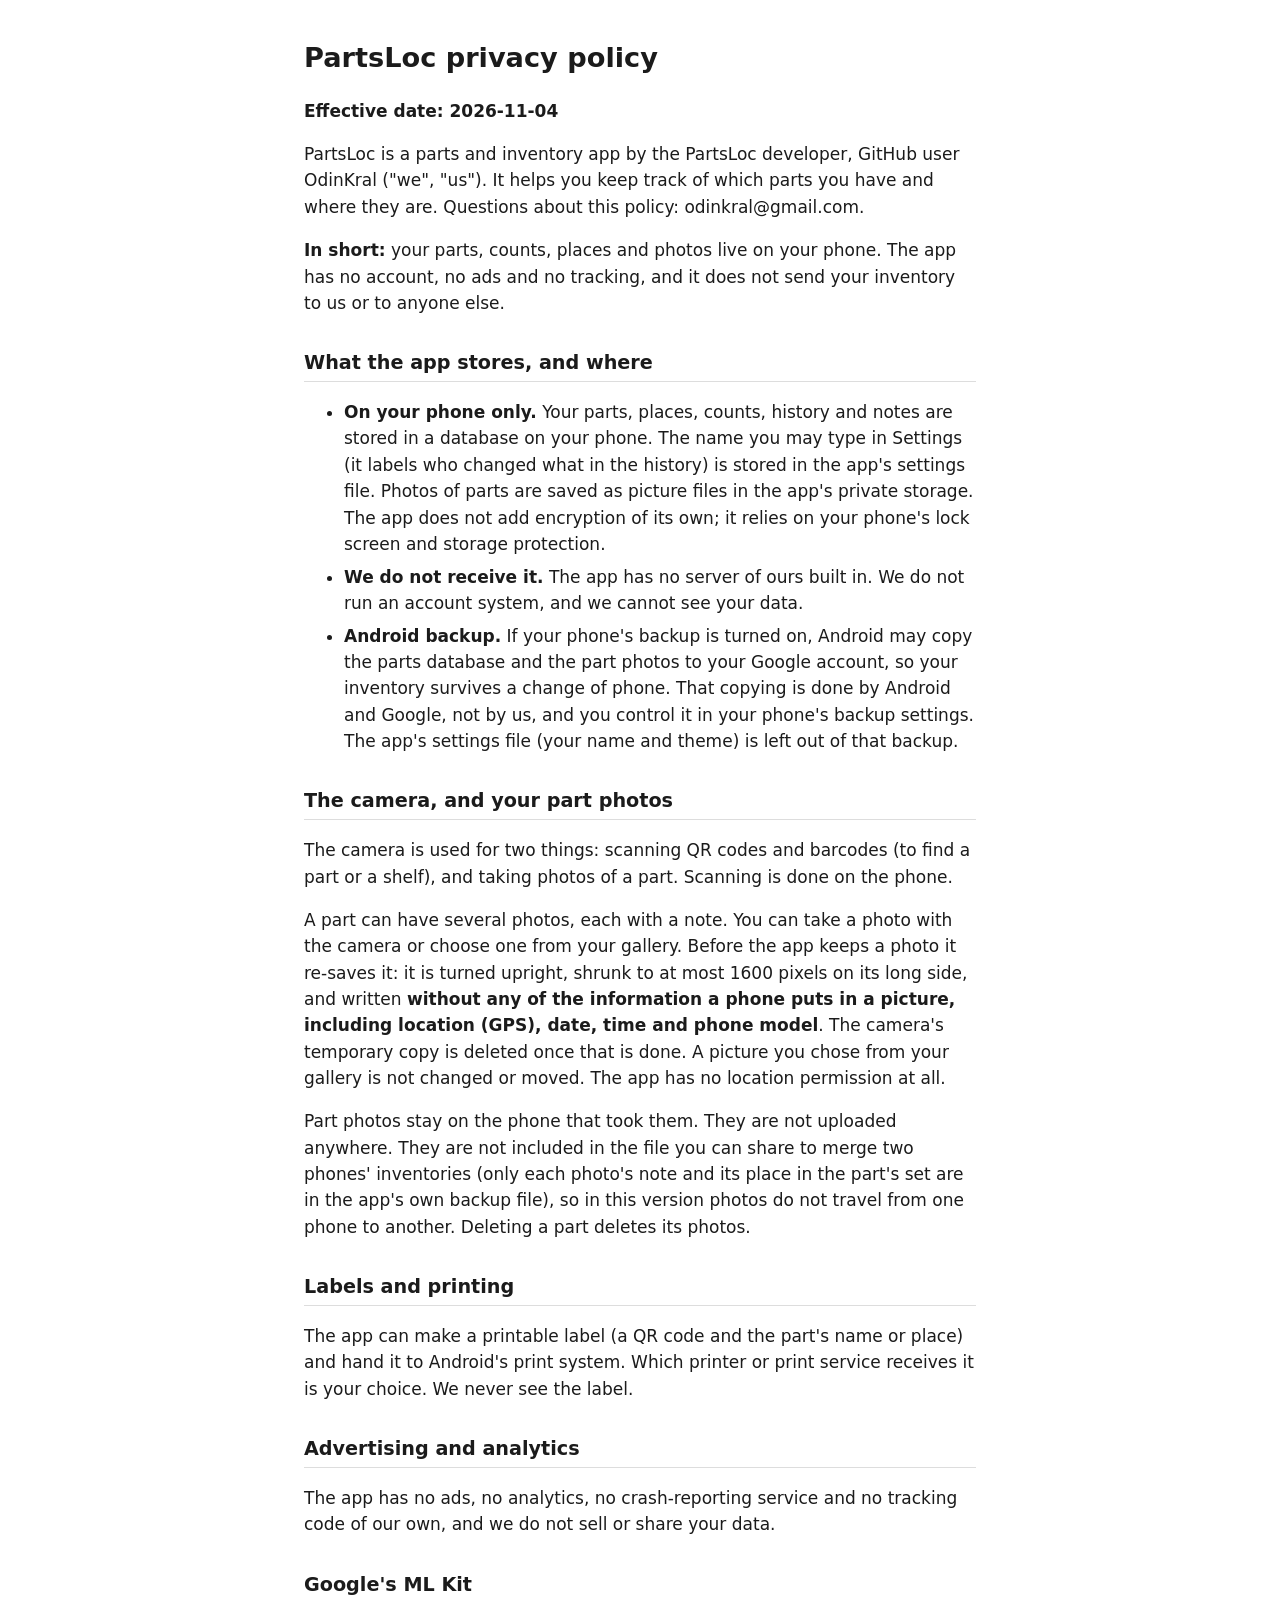
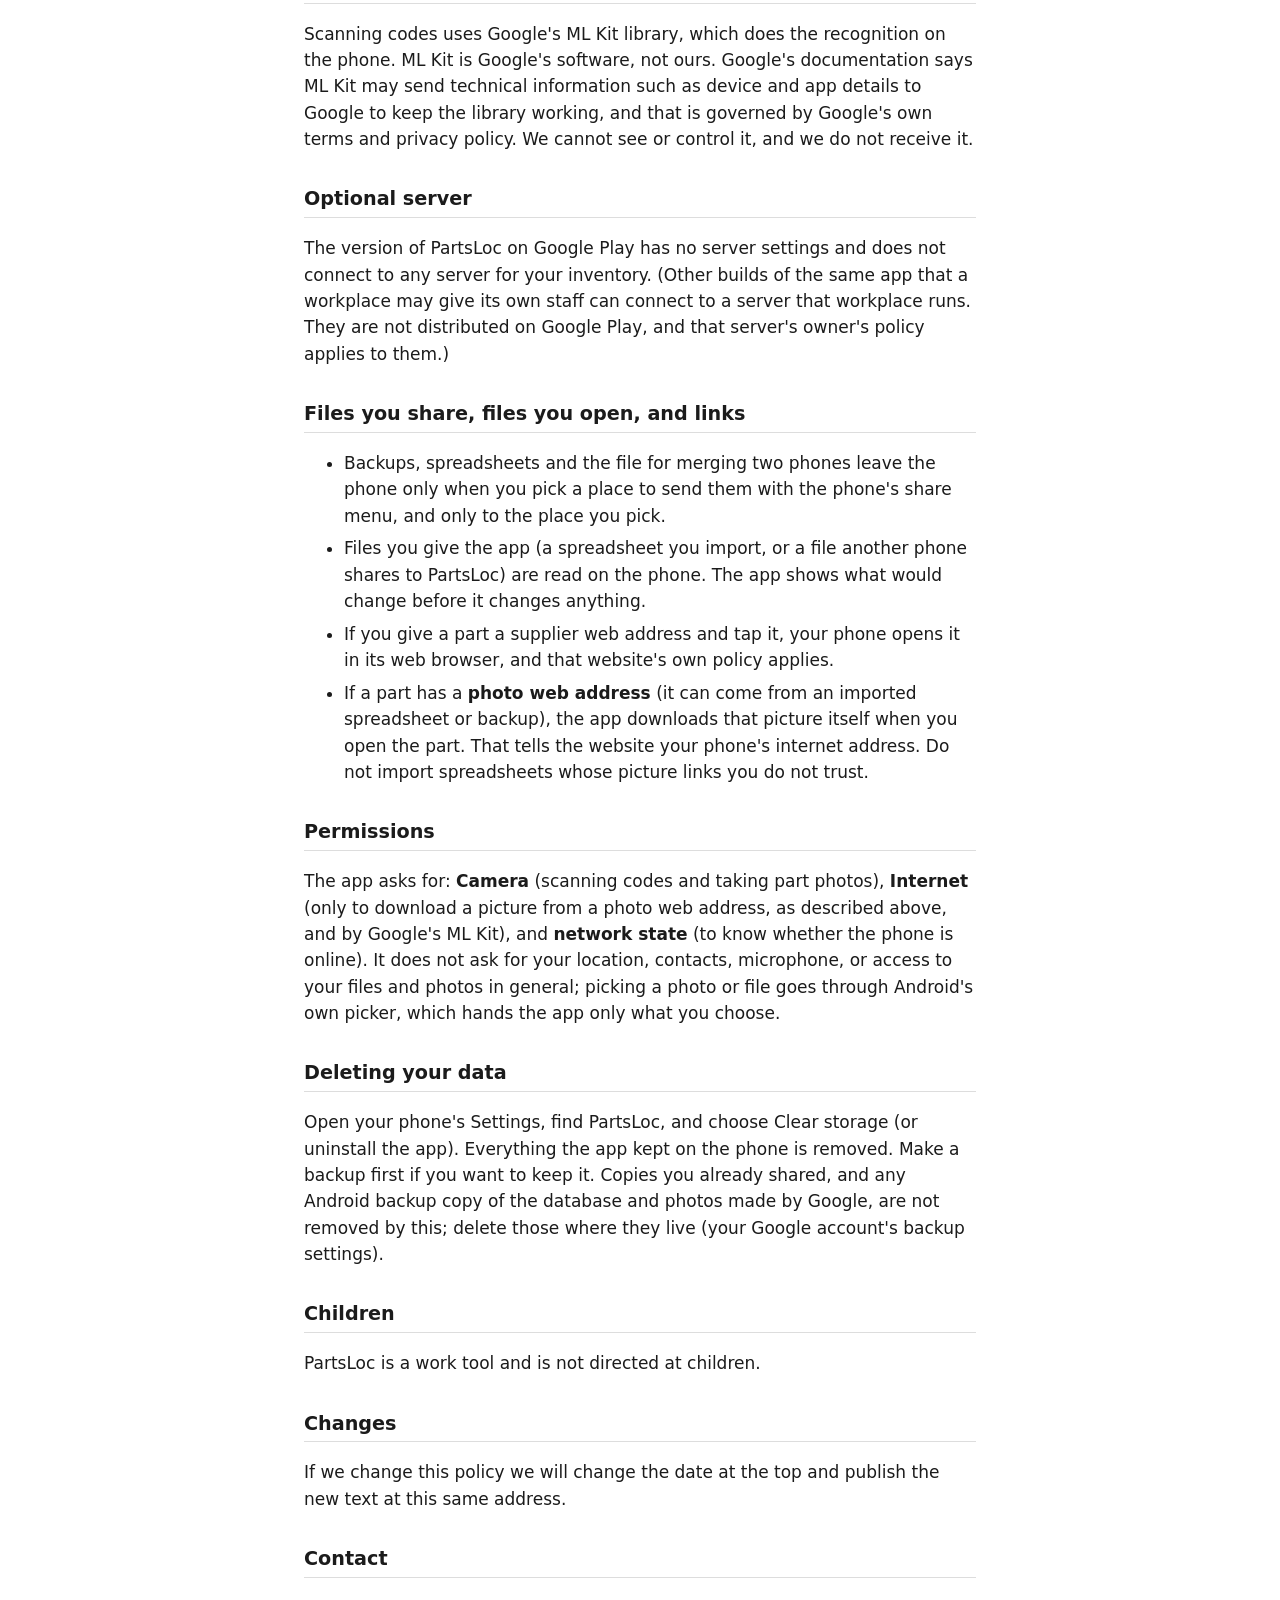
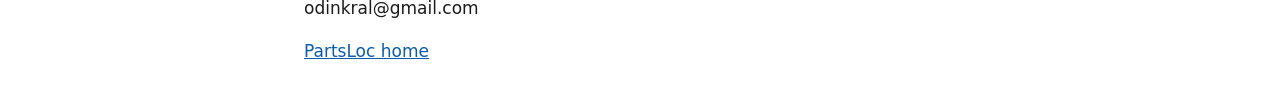
==== privacy.html @ 378b82a4 "PartsLoc site: home page and privacy policy (for Google Play)" ====
<!doctype html>
<html lang="en"><head><meta charset="utf-8">
<meta name="viewport" content="width=device-width, initial-scale=1">
<title>PartsLoc privacy policy</title>
<style>
body{font:17px/1.55 system-ui,-apple-system,"Segoe UI",Roboto,sans-serif;max-width:42rem;margin:0 auto;padding:1.2rem;color:#1b1b1b;background:#fff}
h1{font-size:1.7rem} h2{font-size:1.2rem;margin-top:2rem;border-bottom:1px solid #ddd;padding-bottom:.2rem}
a{color:#0b5cad} li{margin:.4rem 0}
@media (prefers-color-scheme:dark){body{background:#14171c;color:#e8e8e8}h2{border-color:#333}a{color:#7db7ff}}
</style></head><body>
<h1>PartsLoc privacy policy</h1>
<p><strong>Effective date: 2026-11-04</strong></p>
<p>PartsLoc is a parts and inventory app by the PartsLoc developer, GitHub user OdinKral ("we", "us"). It helps you keep
track of which parts you have and where they are. Questions about this policy:
odinkral@gmail.com.</p>
<p><strong>In short:</strong> your parts, counts, places and photos live on your phone. The app has no
account, no ads and no tracking, and it does not send your inventory to us or to anyone
else.</p>
<h2>What the app stores, and where</h2>
<ul>
<li><strong>On your phone only.</strong> Your parts, places, counts, history and notes are stored in a
  database on your phone. The name you may type in Settings (it labels who changed what in
  the history) is stored in the app's settings file. Photos of parts are saved as picture
  files in the app's private storage. The app does not add encryption of its own; it
  relies on your phone's lock screen and storage protection.</li>
<li><strong>We do not receive it.</strong> The app has no server of ours built in. We do not run an
  account system, and we cannot see your data.</li>
<li><strong>Android backup.</strong> If your phone's backup is turned on, Android may copy the parts
  database and the part photos to your Google account, so your inventory survives a change
  of phone. That copying is done by Android and Google, not by us, and you control it in
  your phone's backup settings. The app's settings file (your name and theme) is left out
  of that backup.</li>
</ul>
<h2>The camera, and your part photos</h2>
<p>The camera is used for two things: scanning QR codes and barcodes (to find a part or a
shelf), and taking photos of a part. Scanning is done on the phone.</p>
<p>A part can have several photos, each with a note. You can take a photo with the camera or
choose one from your gallery. Before the app keeps a photo it re-saves it: it is turned
upright, shrunk to at most 1600 pixels on its long side, and written <strong>without any of the
information a phone puts in a picture, including location (GPS), date, time and phone
model</strong>. The camera's temporary copy is deleted once that is done. A picture you chose from
your gallery is not changed or moved. The app has no location permission at all.</p>
<p>Part photos stay on the phone that took them. They are not uploaded anywhere. They are not
included in the file you can share to merge two phones' inventories (only each photo's
note and its place in the part's set are in the app's own backup file), so in this version
photos do not travel from one phone to another. Deleting a part deletes its photos.</p>
<h2>Labels and printing</h2>
<p>The app can make a printable label (a QR code and the part's name or place) and hand it to
Android's print system. Which printer or print service receives it is your choice. We never
see the label.</p>
<h2>Advertising and analytics</h2>
<p>The app has no ads, no analytics, no crash-reporting service and no tracking code of our
own, and we do not sell or share your data.</p>
<h2>Google's ML Kit</h2>
<p>Scanning codes uses Google's ML Kit library, which does the recognition on the phone. ML
Kit is Google's software, not ours. Google's documentation says ML Kit may send technical
information such as device and app details to Google to keep the library working, and that
is governed by Google's own terms and privacy policy. We cannot see or control it, and we do
not receive it.</p>
<h2>Optional server</h2>
<p>The version of PartsLoc on Google Play has no server settings and does not connect to any
server for your inventory. (Other builds of the same app that a workplace may give its own
staff can connect to a server that workplace runs. They are not distributed on Google Play,
and that server's owner's policy applies to them.)</p>
<h2>Files you share, files you open, and links</h2>
<ul>
<li>Backups, spreadsheets and the file for merging two phones leave the phone only when you
  pick a place to send them with the phone's share menu, and only to the place you pick.</li>
<li>Files you give the app (a spreadsheet you import, or a file another phone shares to
  PartsLoc) are read on the phone. The app shows what would change before it changes
  anything.</li>
<li>If you give a part a supplier web address and tap it, your phone opens it in its web
  browser, and that website's own policy applies.</li>
<li>If a part has a <strong>photo web address</strong> (it can come from an imported spreadsheet or
  backup), the app downloads that picture itself when you open the part. That tells the
  website your phone's internet address. Do not import spreadsheets whose picture links you
  do not trust.</li>
</ul>
<h2>Permissions</h2>
<p>The app asks for: <strong>Camera</strong> (scanning codes and taking part photos), <strong>Internet</strong> (only to
download a picture from a photo web address, as described above, and by Google's ML Kit),
and <strong>network state</strong> (to know whether the phone is online). It does not ask for your
location, contacts, microphone, or access to your files and photos in general; picking a
photo or file goes through Android's own picker, which hands the app only what you choose.</p>
<h2>Deleting your data</h2>
<p>Open your phone's Settings, find PartsLoc, and choose Clear storage (or uninstall the app).
Everything the app kept on the phone is removed. Make a backup first if you want to keep
it. Copies you already shared, and any Android backup copy of the database and photos made
by Google, are not removed by this; delete those where they live (your Google account's
backup settings).</p>
<h2>Children</h2>
<p>PartsLoc is a work tool and is not directed at children.</p>
<h2>Changes</h2>
<p>If we change this policy we will change the date at the top and publish the new text at
this same address.</p>
<h2>Contact</h2>
<p>odinkral@gmail.com</p>
<p><a href="index.html">PartsLoc home</a></p>
</body></html>
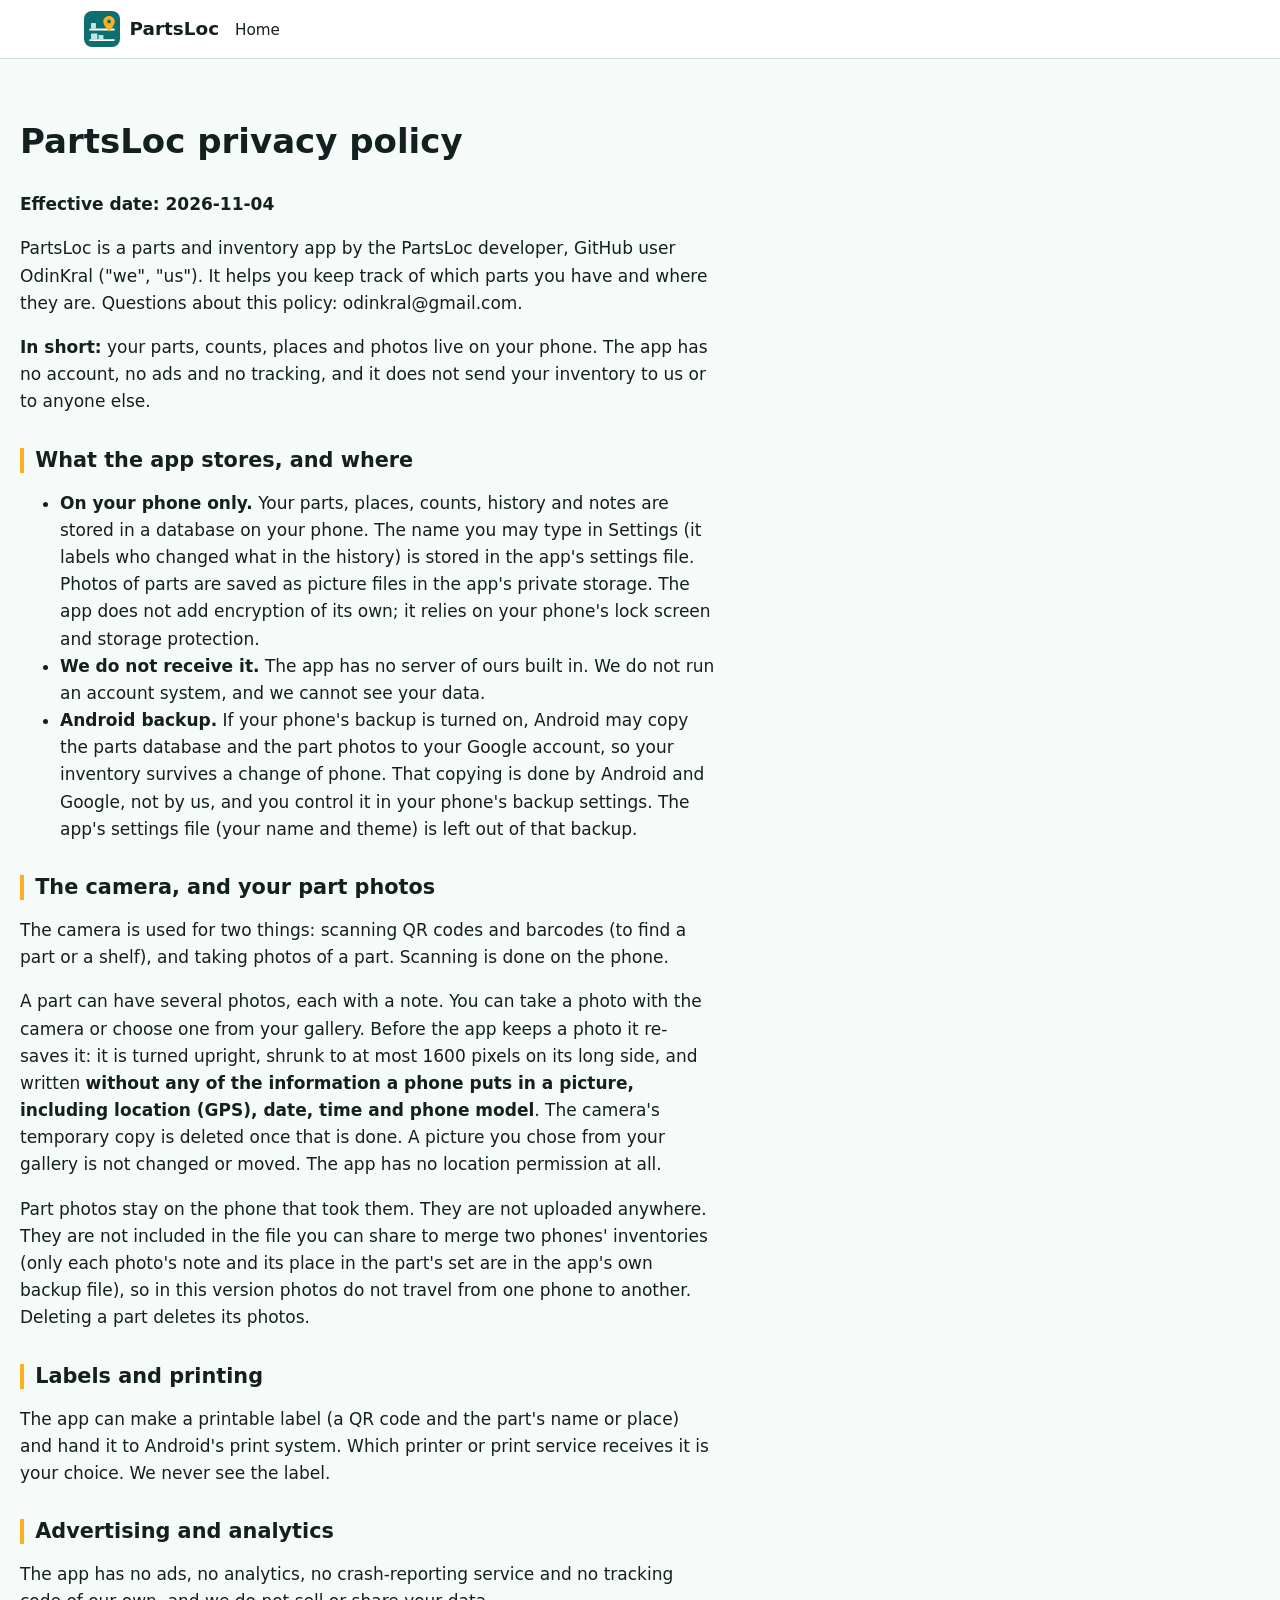
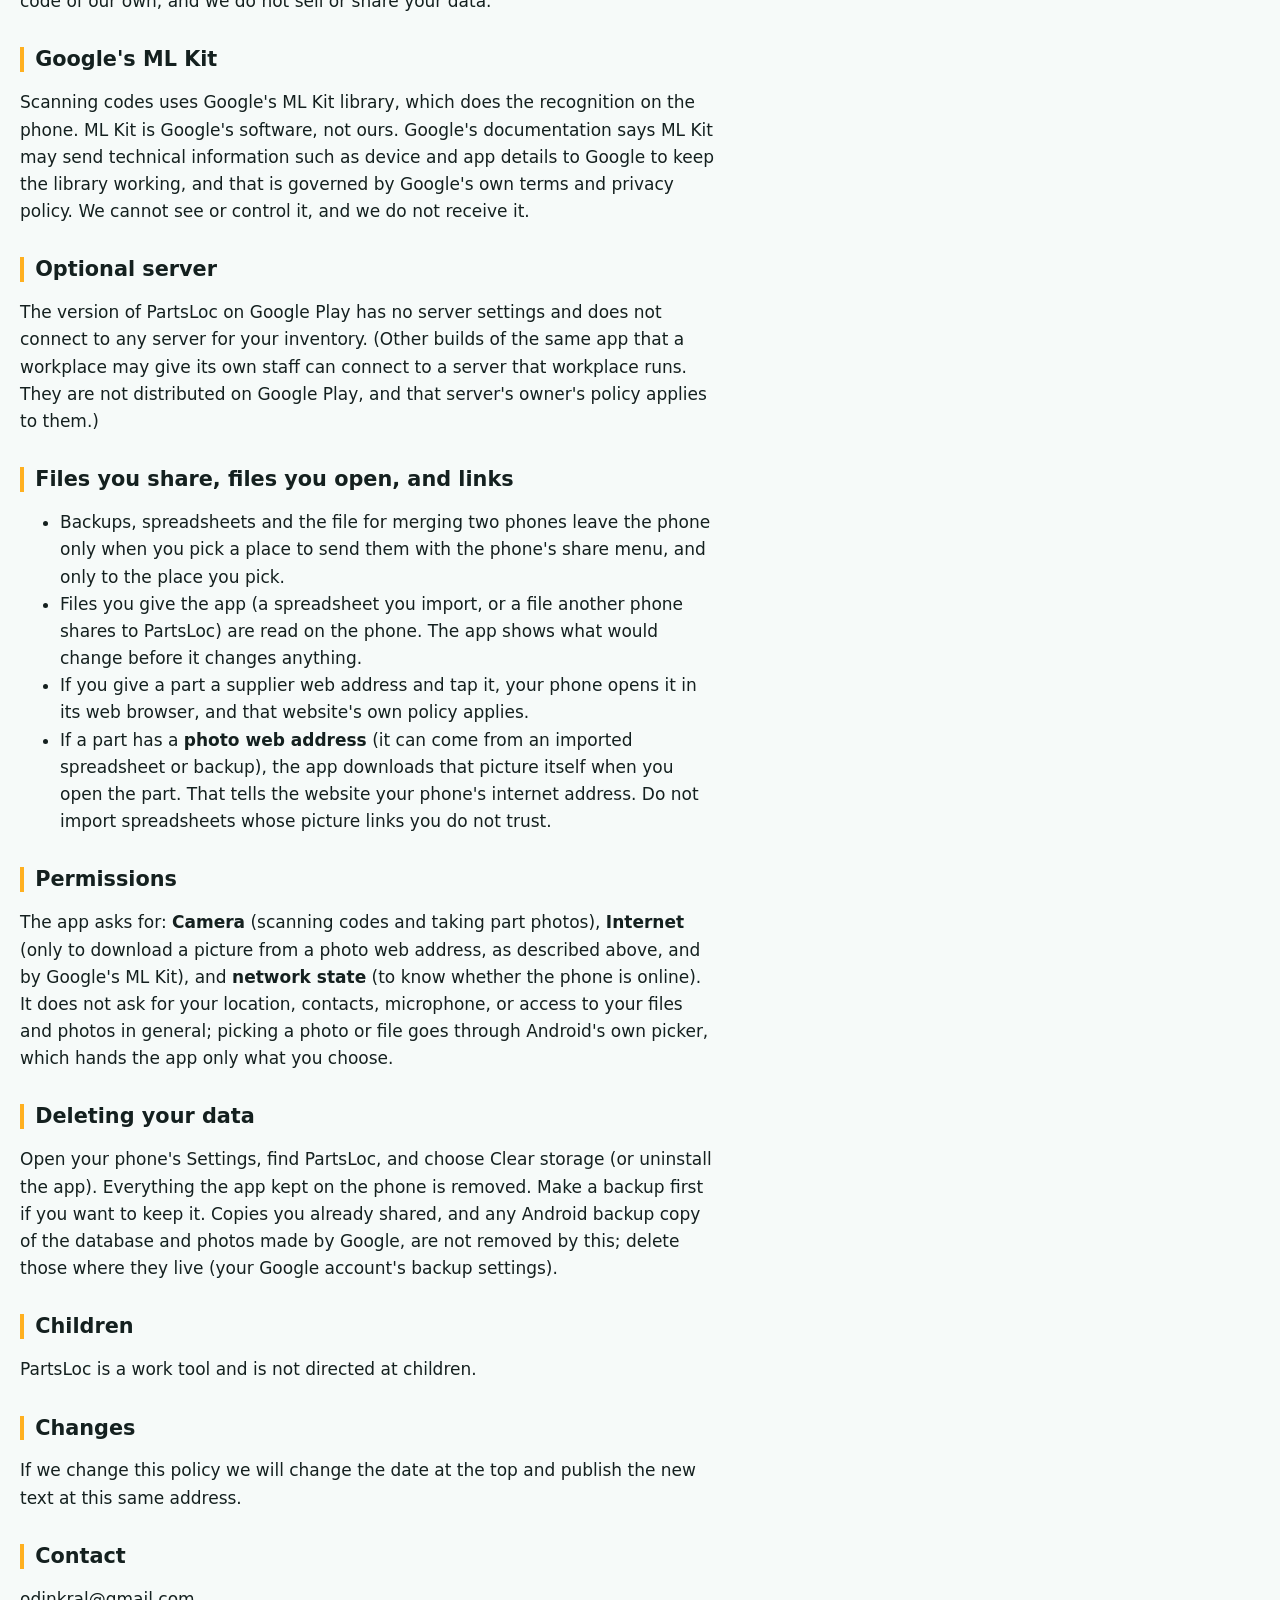
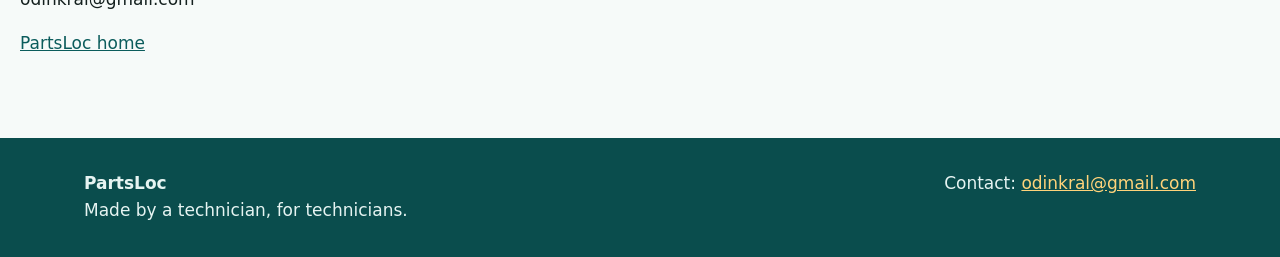
==== commit 128da321: "PartsLoc site: product page, walkthrough, FAQ, privacy, llms.txt + Markdown twins, agents gift (impo" ====
--- a/privacy.html
+++ b/privacy.html
@@ -1,13 +1,14 @@
 <!doctype html>
 <html lang="en"><head><meta charset="utf-8">
 <meta name="viewport" content="width=device-width, initial-scale=1">
+<meta name="color-scheme" content="light dark">
 <title>PartsLoc privacy policy</title>
-<style>
-body{font:17px/1.55 system-ui,-apple-system,"Segoe UI",Roboto,sans-serif;max-width:42rem;margin:0 auto;padding:1.2rem;color:#1b1b1b;background:#fff}
-h1{font-size:1.7rem} h2{font-size:1.2rem;margin-top:2rem;border-bottom:1px solid #ddd;padding-bottom:.2rem}
-a{color:#0b5cad} li{margin:.4rem 0}
-@media (prefers-color-scheme:dark){body{background:#14171c;color:#e8e8e8}h2{border-color:#333}a{color:#7db7ff}}
-</style></head><body>
+<link rel="icon" type="image/svg+xml" href="img/icon.svg">
+<link rel="stylesheet" href="style.css">
+</head><body>
+<header class="top"><div class="wrap"><a class="brand" href="index.html"><img src="img/icon.svg" width="36" height="36" alt="">PartsLoc</a>
+<nav aria-label="Main"><ul><li><a href="index.html">Home</a></li></ul></nav></div></header>
+<main class="doc">
 <h1>PartsLoc privacy policy</h1>
 <p><strong>Effective date: 2026-11-04</strong></p>
 <p>PartsLoc is a parts and inventory app by the PartsLoc developer, GitHub user OdinKral ("we", "us"). It helps you keep
@@ -96,4 +97,7 @@
 <h2>Contact</h2>
 <p>odinkral@gmail.com</p>
 <p><a href="index.html">PartsLoc home</a></p>
+</main>
+<footer><div class="wrap"><div><strong>PartsLoc</strong><br>Made by a technician, for technicians.</div>
+<div>Contact: <a href="mailto:odinkral@gmail.com">odinkral@gmail.com</a></div></div></footer>
 </body></html>
--- a/style.css
+++ b/style.css
@@ -0,0 +1,62 @@
+/* PartsLoc site. One local stylesheet, no fonts/scripts/CDNs: Bryan pays per GB, and mechanical
+   rooms have no signal, so the page must cost almost nothing and never call out.
+   Palette is the icon's: teal #0F6E6E ground, amber #FFB020 pin. Amber fails contrast as text on
+   white, so it is used only as fills/rules with dark text on top, and as text only in dark mode. */
+:root{--teal:#0F6E6E;--teal-d:#0a4d4d;--amber:#FFB020;--bg:#f6faf9;--card:#fff;--ink:#14201f;--mute:#4a5b59;--line:#d3e2e0;--link:#0b5c5c;--tint:#e3f2f0}
+@media (prefers-color-scheme:dark){:root{--bg:#0e1517;--card:#162124;--ink:#e6efee;--mute:#a3b6b3;--line:#27393b;--link:#6fd0cb;--tint:#12292b}}
+*{box-sizing:border-box}
+html{scroll-behavior:smooth}
+body{margin:0;background:var(--bg);color:var(--ink);font:17px/1.6 system-ui,-apple-system,"Segoe UI",Roboto,sans-serif}
+a{color:var(--link)}
+img{max-width:100%;height:auto}
+.wrap{max-width:72rem;margin:0 auto;padding:0 1.25rem}
+.skip{position:absolute;left:-999px}.skip:focus{left:1rem;top:1rem;background:var(--amber);color:#000;padding:.5rem 1rem;z-index:9}
+header.top{border-bottom:1px solid var(--line);background:var(--card)}
+header.top .wrap{display:flex;align-items:center;gap:1rem;flex-wrap:wrap;padding-top:.7rem;padding-bottom:.7rem}
+.brand{display:flex;align-items:center;gap:.6rem;font-weight:700;font-size:1.15rem;color:var(--ink);text-decoration:none}
+.brand img{border-radius:8px}
+nav ul{display:flex;gap:1.1rem;list-style:none;margin:0 0 0 auto;padding:0;flex-wrap:wrap}
+nav a{text-decoration:none;color:var(--ink);font-size:.95rem}nav a:hover{color:var(--link);text-decoration:underline}
+.hero{background:linear-gradient(135deg,var(--teal-d),var(--teal));color:#fff;padding:3rem 0 0;overflow:hidden}
+.hero .wrap{display:grid;grid-template-columns:1.15fr .85fr;gap:2rem;align-items:end}
+.hero h1{font-size:clamp(2rem,4.5vw,3.2rem);line-height:1.1;margin:.2rem 0 .8rem}
+.hero p.lead{font-size:1.2rem;max-width:34rem;margin:0 0 1.2rem}
+.hero .icon{border-radius:22px;box-shadow:0 6px 24px #0006;animation:drop .7s ease-out both}
+.soon{display:inline-flex;align-items:center;gap:.6rem;background:var(--amber);color:#1a1200;font-weight:700;padding:.7rem 1.1rem;border-radius:10px}
+.soon small{font-weight:500;display:block}
+.strip{list-style:none;display:flex;flex-wrap:wrap;gap:.5rem;padding:0;margin:1.2rem 0 2rem}
+.strip li{background:#ffffff1f;border:1px solid #ffffff55;border-radius:99px;padding:.25rem .8rem;font-size:.92rem}
+.hero .shots{display:flex;gap:.8rem;justify-content:center;align-items:flex-end;margin-bottom:-4rem}
+.hero .shots img{width:46%;border-radius:18px 18px 0 0;border:5px solid #0b1213;border-bottom:0;box-shadow:0 8px 28px #0007}
+.hero .shots img:first-child{margin-bottom:1.5rem}
+@keyframes drop{from{opacity:0;transform:translateY(-10px)}to{opacity:1;transform:none}}
+@keyframes rise{from{opacity:0;transform:translateY(14px)}to{opacity:1;transform:none}}
+.hero .shots img{animation:rise .8s ease-out both}.hero .shots img:last-child{animation-delay:.15s}
+section{padding:3.2rem 0}
+section.alt{background:var(--tint)}
+h2{font-size:1.7rem;line-height:1.2;margin:0 0 .4rem;border-left:6px solid var(--amber);padding-left:.7rem}
+.sub{color:var(--mute);margin:0 0 1.6rem;max-width:44rem}
+.grid{display:grid;gap:1rem;grid-template-columns:repeat(auto-fill,minmax(17rem,1fr))}
+.card{background:var(--card);border:1px solid var(--line);border-radius:12px;padding:1rem 1.1rem;transition:transform .2s,box-shadow .2s}
+.card:hover{transform:translateY(-3px);box-shadow:0 6px 18px #0a4d4d22}
+.card h3{margin:.1rem 0 .3rem;font-size:1.05rem}.card p{margin:0;color:var(--mute);font-size:.97rem}
+.pain .said{font-style:italic;color:var(--link);font-weight:600;margin-bottom:.25rem;display:block}
+/* Walkthrough: 3 cards across on a big screen (a stack of 5 tall rows left the desktop mostly empty). */
+.steps{display:grid;gap:1.1rem;grid-template-columns:repeat(auto-fit,minmax(18rem,1fr))}
+.step{display:flex;flex-direction:column;gap:.9rem;padding:1.1rem;background:var(--card);border:1px solid var(--line);border-radius:14px}
+.step figure{margin:0 auto;width:min(100%,13rem)}
+.step img{display:block;width:100%;border-radius:16px;border:4px solid #0b1213}
+.step figcaption{font-size:.82rem;color:var(--mute);margin-top:.4rem;text-align:center}
+.step .n{display:inline-grid;place-items:center;width:2rem;height:2rem;border-radius:50%;background:var(--amber);color:#1a1200;font-weight:800;margin-right:.5rem}
+.step h3{margin:0 0 .4rem;font-size:1.2rem}.step p{margin:.3rem 0;font-size:.98rem}
+.step.noshot{justify-content:center;background:var(--teal-d);color:#fff;border-color:var(--teal-d)}
+.two{display:grid;gap:2rem;grid-template-columns:1fr 1fr}
+ul.tick{padding-left:1.2rem}ul.tick li{margin:.35rem 0}ul.tick li::marker{color:var(--teal)}
+details{background:var(--card);border:1px solid var(--line);border-radius:10px;padding:.7rem 1rem;margin:.6rem 0}
+summary{cursor:pointer;font-weight:650}details[open] summary{margin-bottom:.4rem}
+footer{background:var(--teal-d);color:#e6f4f2;padding:2rem 0;margin-top:2rem}footer a{color:#ffd37a}
+footer .wrap{display:flex;gap:1.5rem;flex-wrap:wrap;justify-content:space-between}
+.doc{max-width:46rem;padding:2rem 1.25rem}.doc h2{font-size:1.3rem;margin-top:2rem;border-left-width:4px}
+:focus-visible{outline:3px solid var(--amber);outline-offset:2px}
+@media (max-width:820px){.hero .wrap,.two{grid-template-columns:1fr}.hero .shots{margin-bottom:0;margin-top:1rem}.hero{padding-bottom:0}nav ul{margin-left:0}}
+@media (prefers-reduced-motion:reduce){*{animation:none!important;transition:none!important;scroll-behavior:auto!important}}
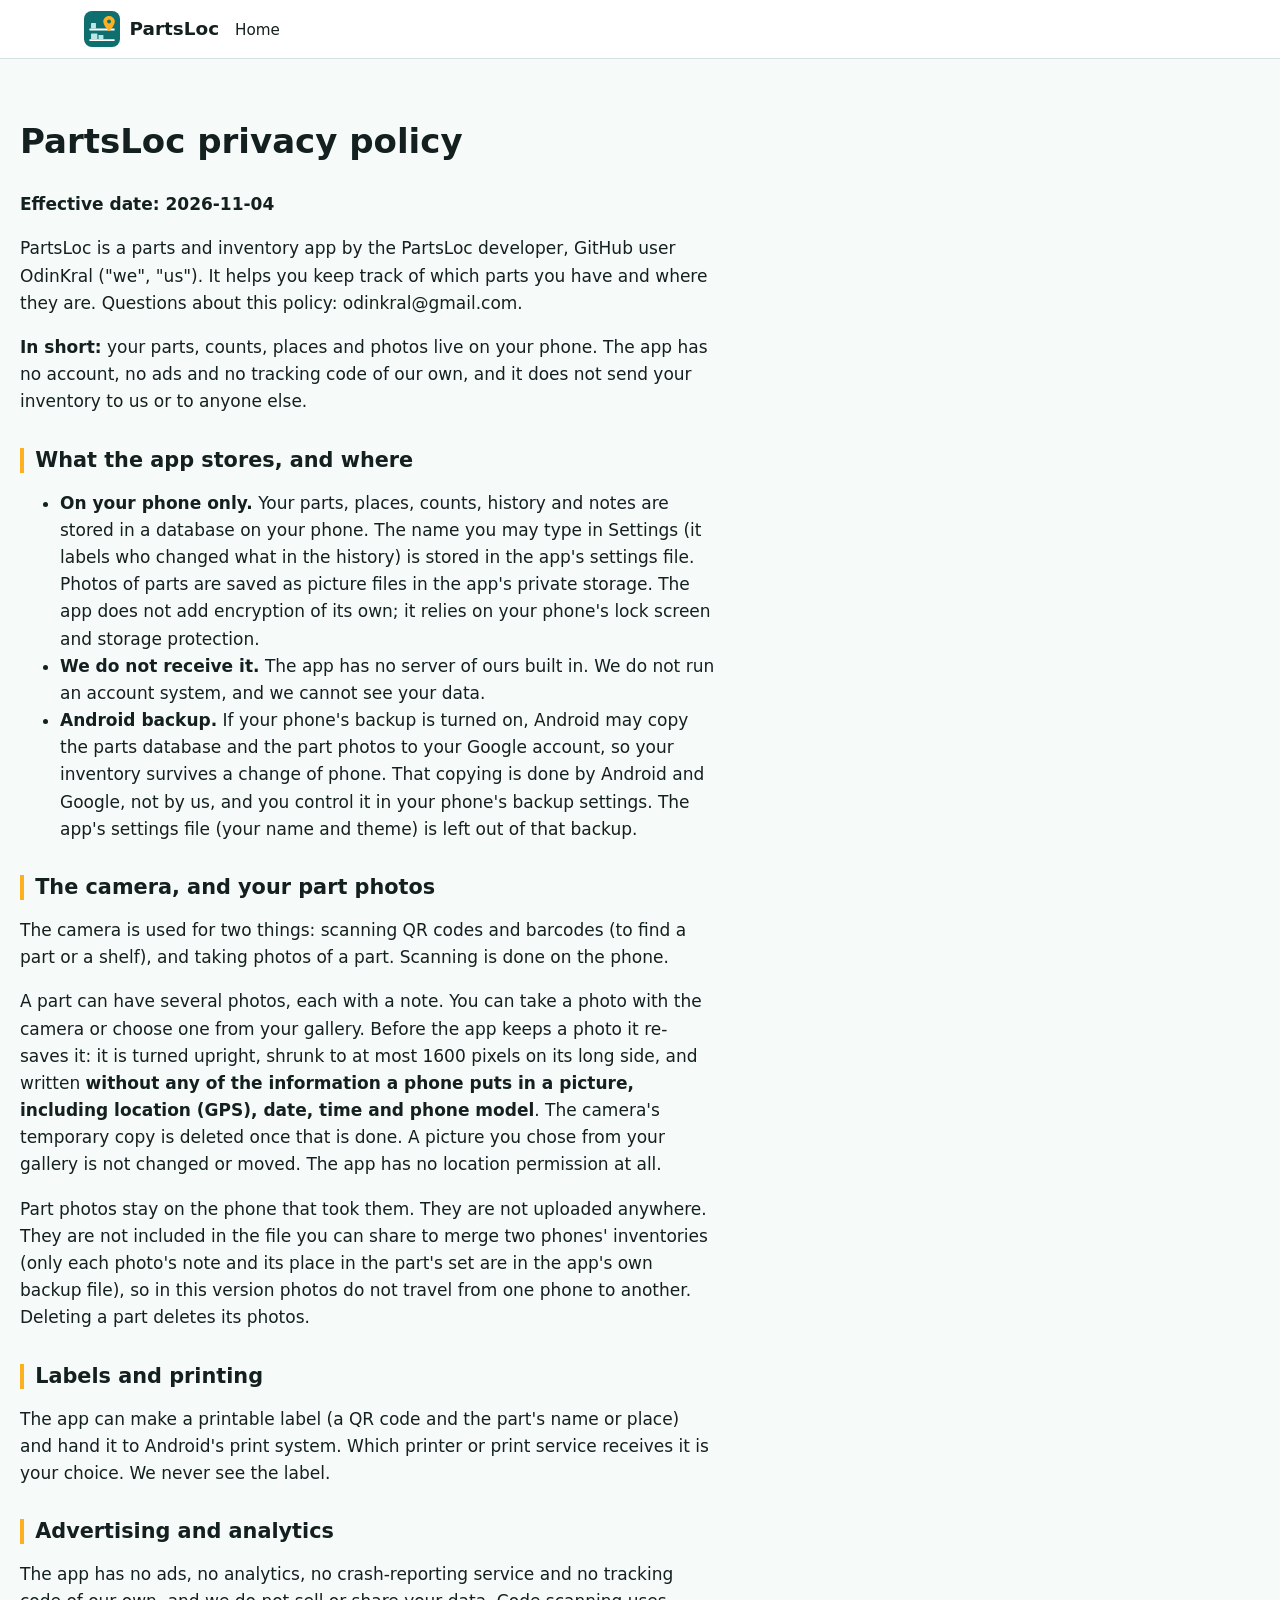
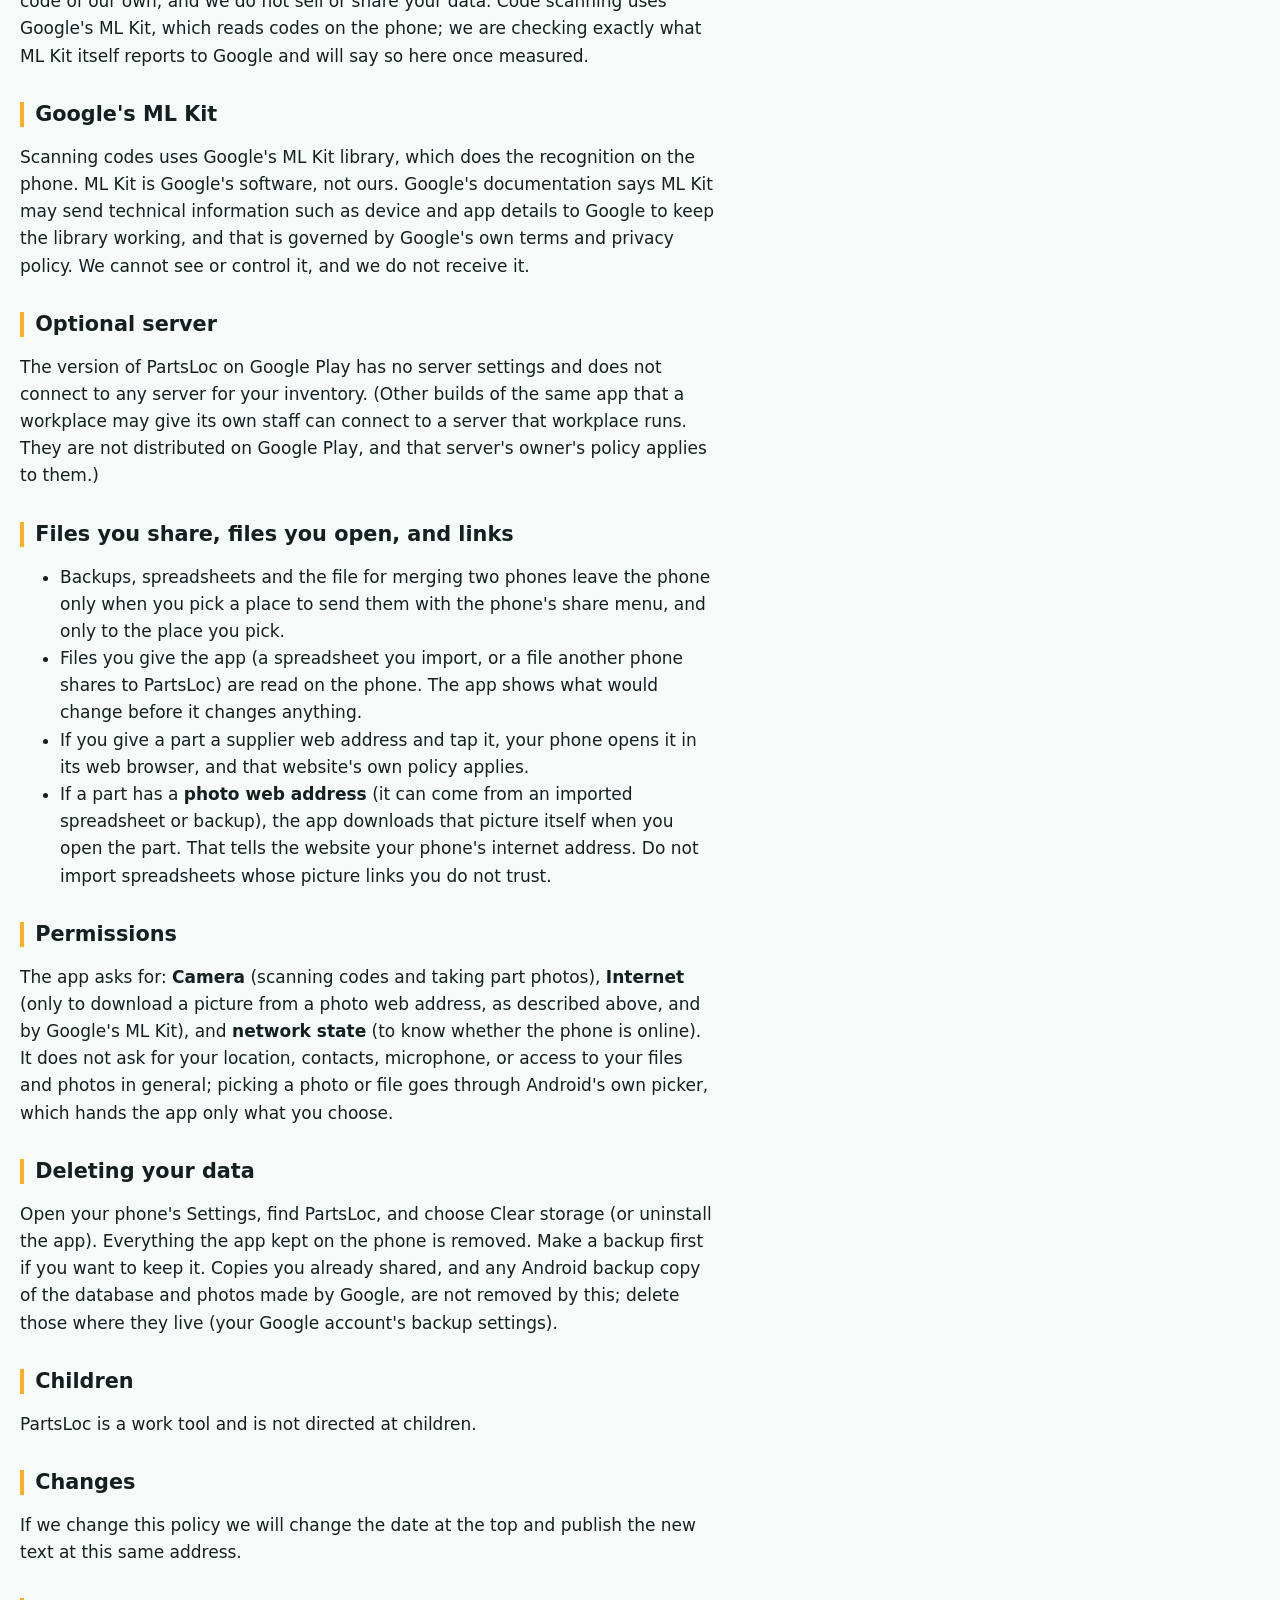
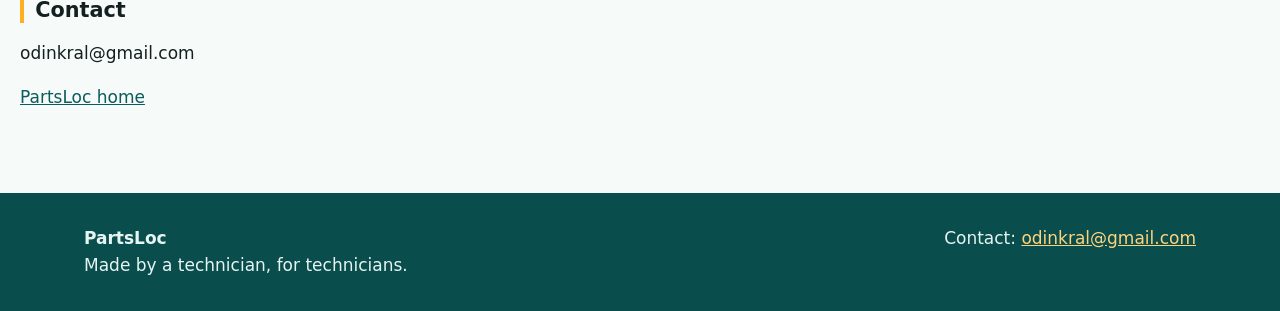
==== commit 43c41edf: "Soften unverified tracking claims pending ML Kit audit; add 'your data, your call' sharing line 'No " ====
--- a/privacy.html
+++ b/privacy.html
@@ -15,7 +15,7 @@
 track of which parts you have and where they are. Questions about this policy:
 odinkral@gmail.com.</p>
 <p><strong>In short:</strong> your parts, counts, places and photos live on your phone. The app has no
-account, no ads and no tracking, and it does not send your inventory to us or to anyone
+account, no ads and no tracking code of our own, and it does not send your inventory to us or to anyone
 else.</p>
 <h2>What the app stores, and where</h2>
 <ul>
@@ -51,7 +51,7 @@
 see the label.</p>
 <h2>Advertising and analytics</h2>
 <p>The app has no ads, no analytics, no crash-reporting service and no tracking code of our
-own, and we do not sell or share your data.</p>
+own, and we do not sell or share your data. Code scanning uses Google's ML Kit, which reads codes on the phone; we are checking exactly what ML Kit itself reports to Google and will say so here once measured.</p>
 <h2>Google's ML Kit</h2>
 <p>Scanning codes uses Google's ML Kit library, which does the recognition on the phone. ML
 Kit is Google's software, not ours. Google's documentation says ML Kit may send technical
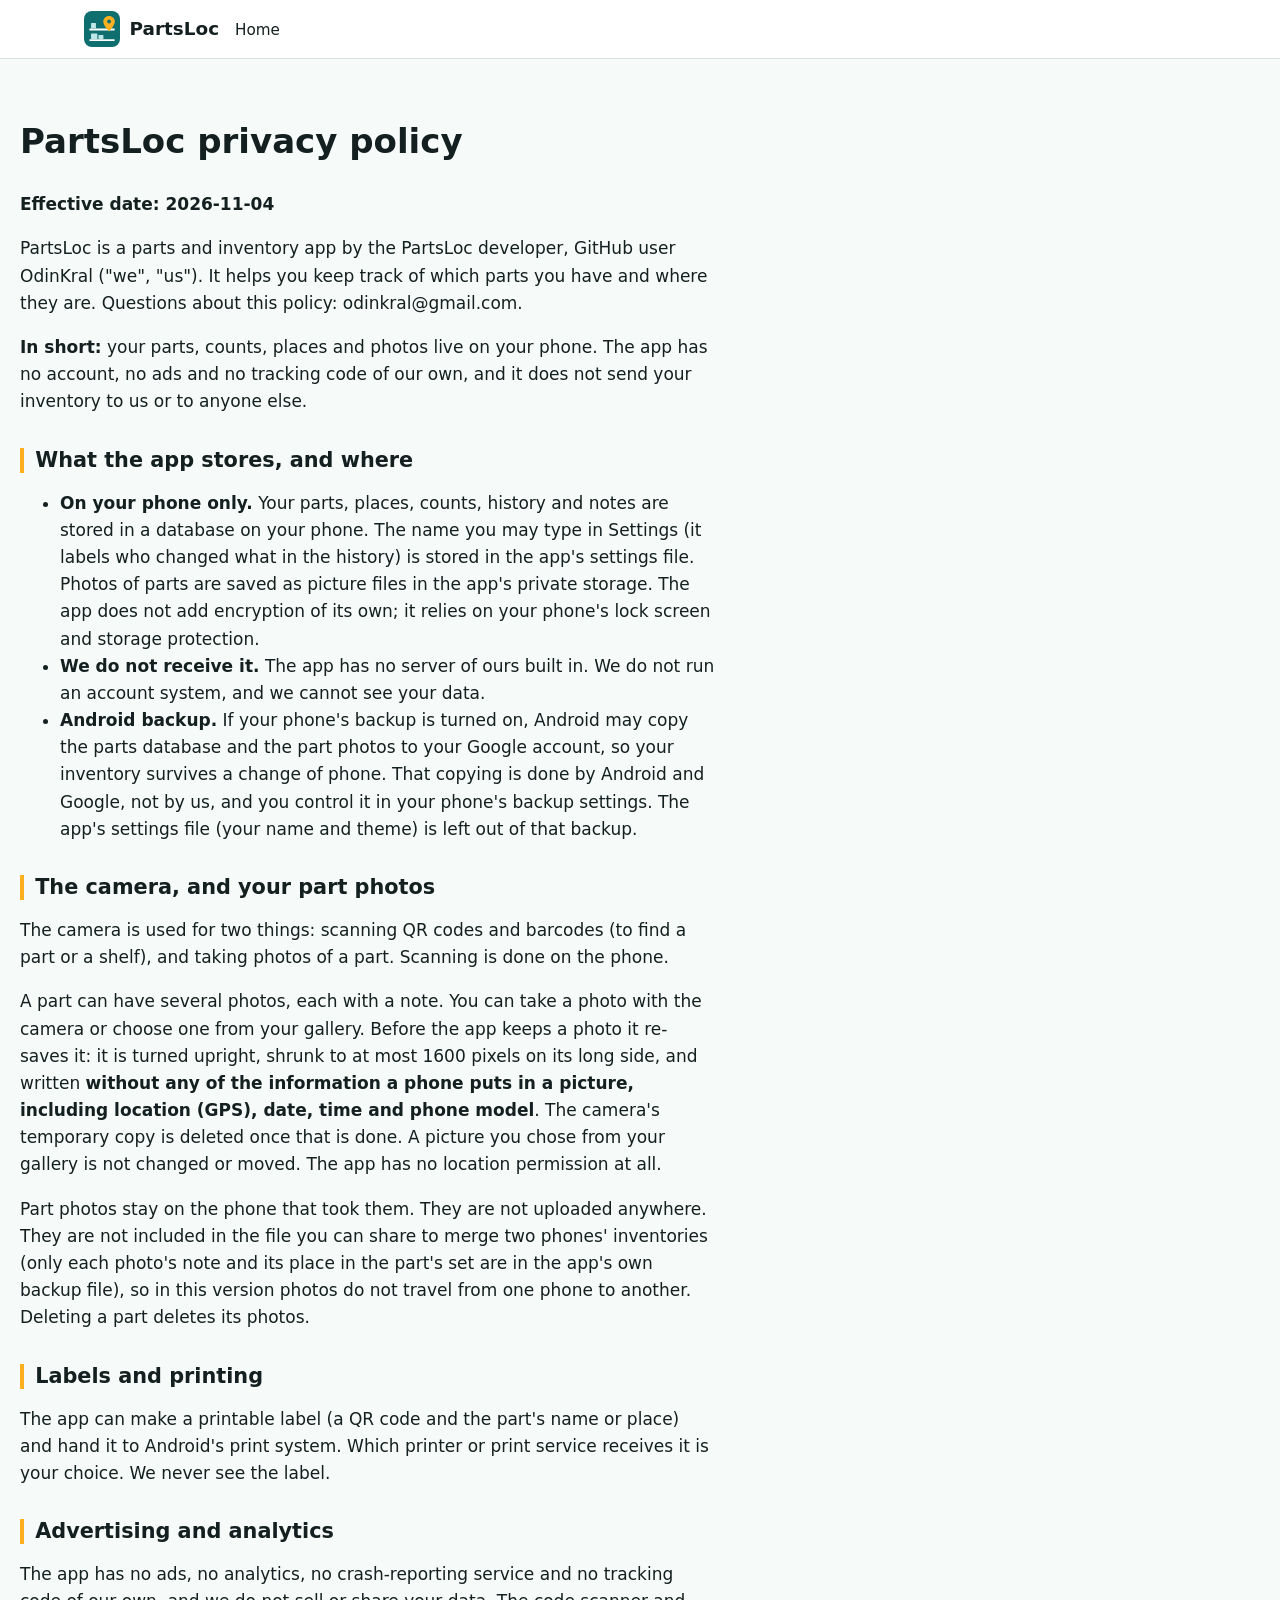
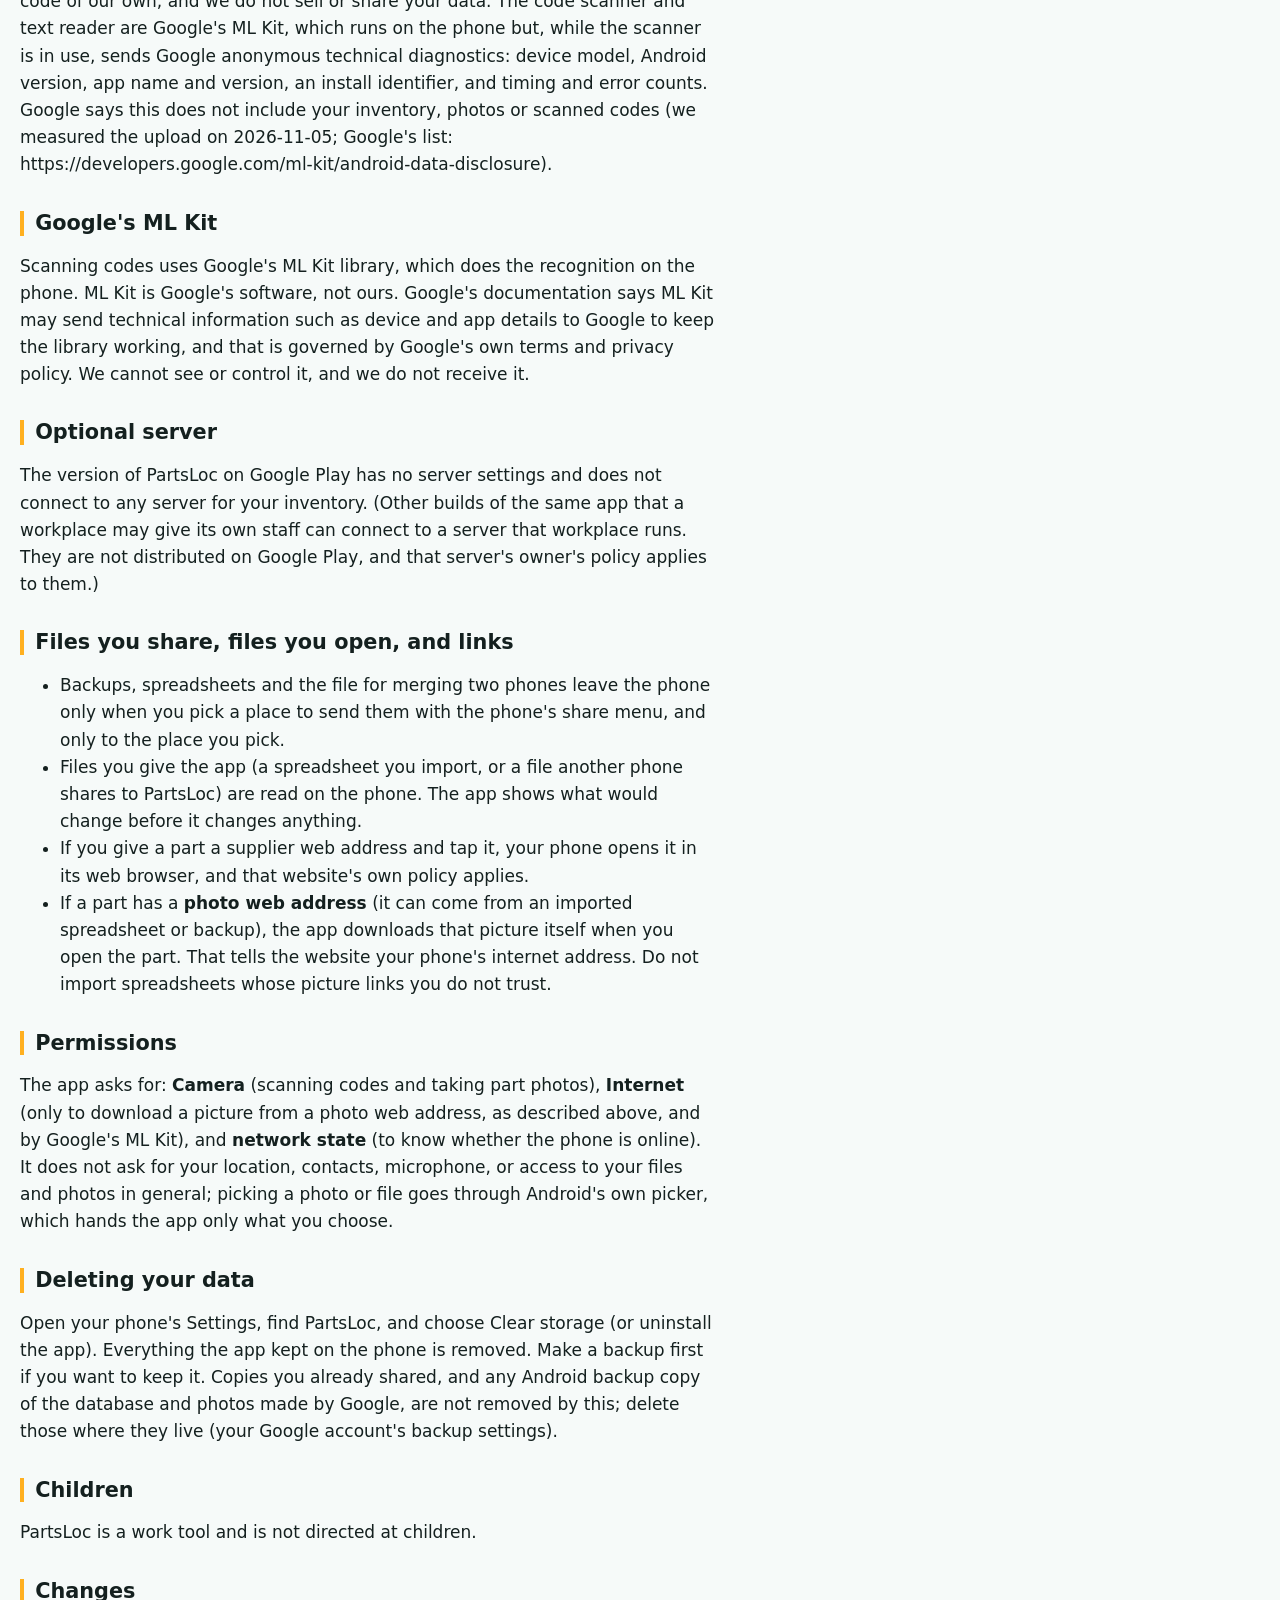
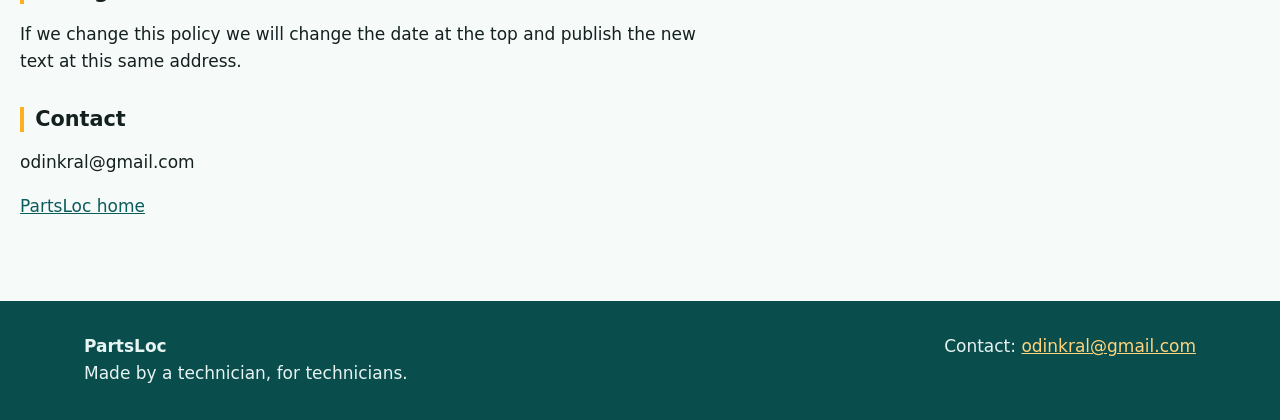
==== commit 917aba56: "Privacy: state the measured ML Kit diagnostics (audit 2026-11-05) in place of 'being audited' Eviden" ====
--- a/privacy.html
+++ b/privacy.html
@@ -51,7 +51,7 @@
 see the label.</p>
 <h2>Advertising and analytics</h2>
 <p>The app has no ads, no analytics, no crash-reporting service and no tracking code of our
-own, and we do not sell or share your data. Code scanning uses Google's ML Kit, which reads codes on the phone; we are checking exactly what ML Kit itself reports to Google and will say so here once measured.</p>
+own, and we do not sell or share your data. The code scanner and text reader are Google's ML Kit, which runs on the phone but, while the scanner is in use, sends Google anonymous technical diagnostics: device model, Android version, app name and version, an install identifier, and timing and error counts. Google says this does not include your inventory, photos or scanned codes (we measured the upload on 2026-11-05; Google's list: https://developers.google.com/ml-kit/android-data-disclosure).</p>
 <h2>Google's ML Kit</h2>
 <p>Scanning codes uses Google's ML Kit library, which does the recognition on the phone. ML
 Kit is Google's software, not ours. Google's documentation says ML Kit may send technical
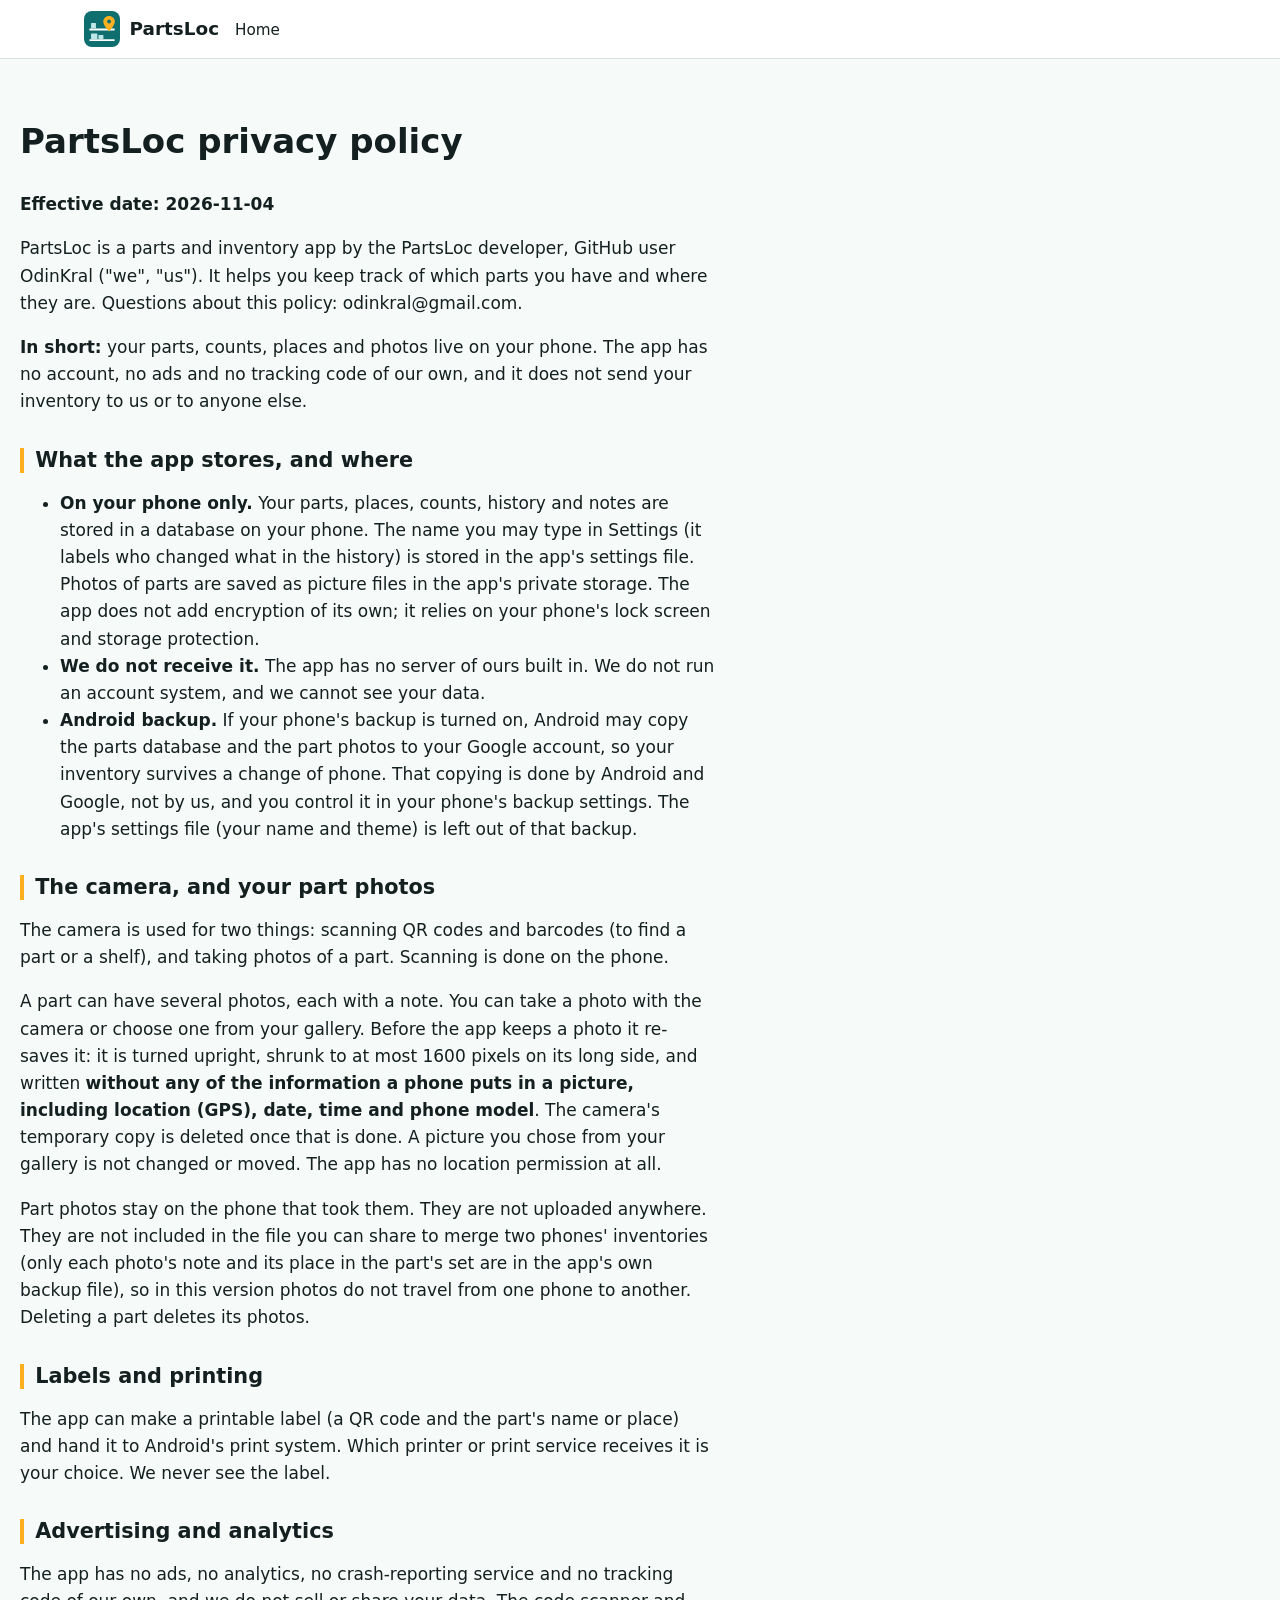
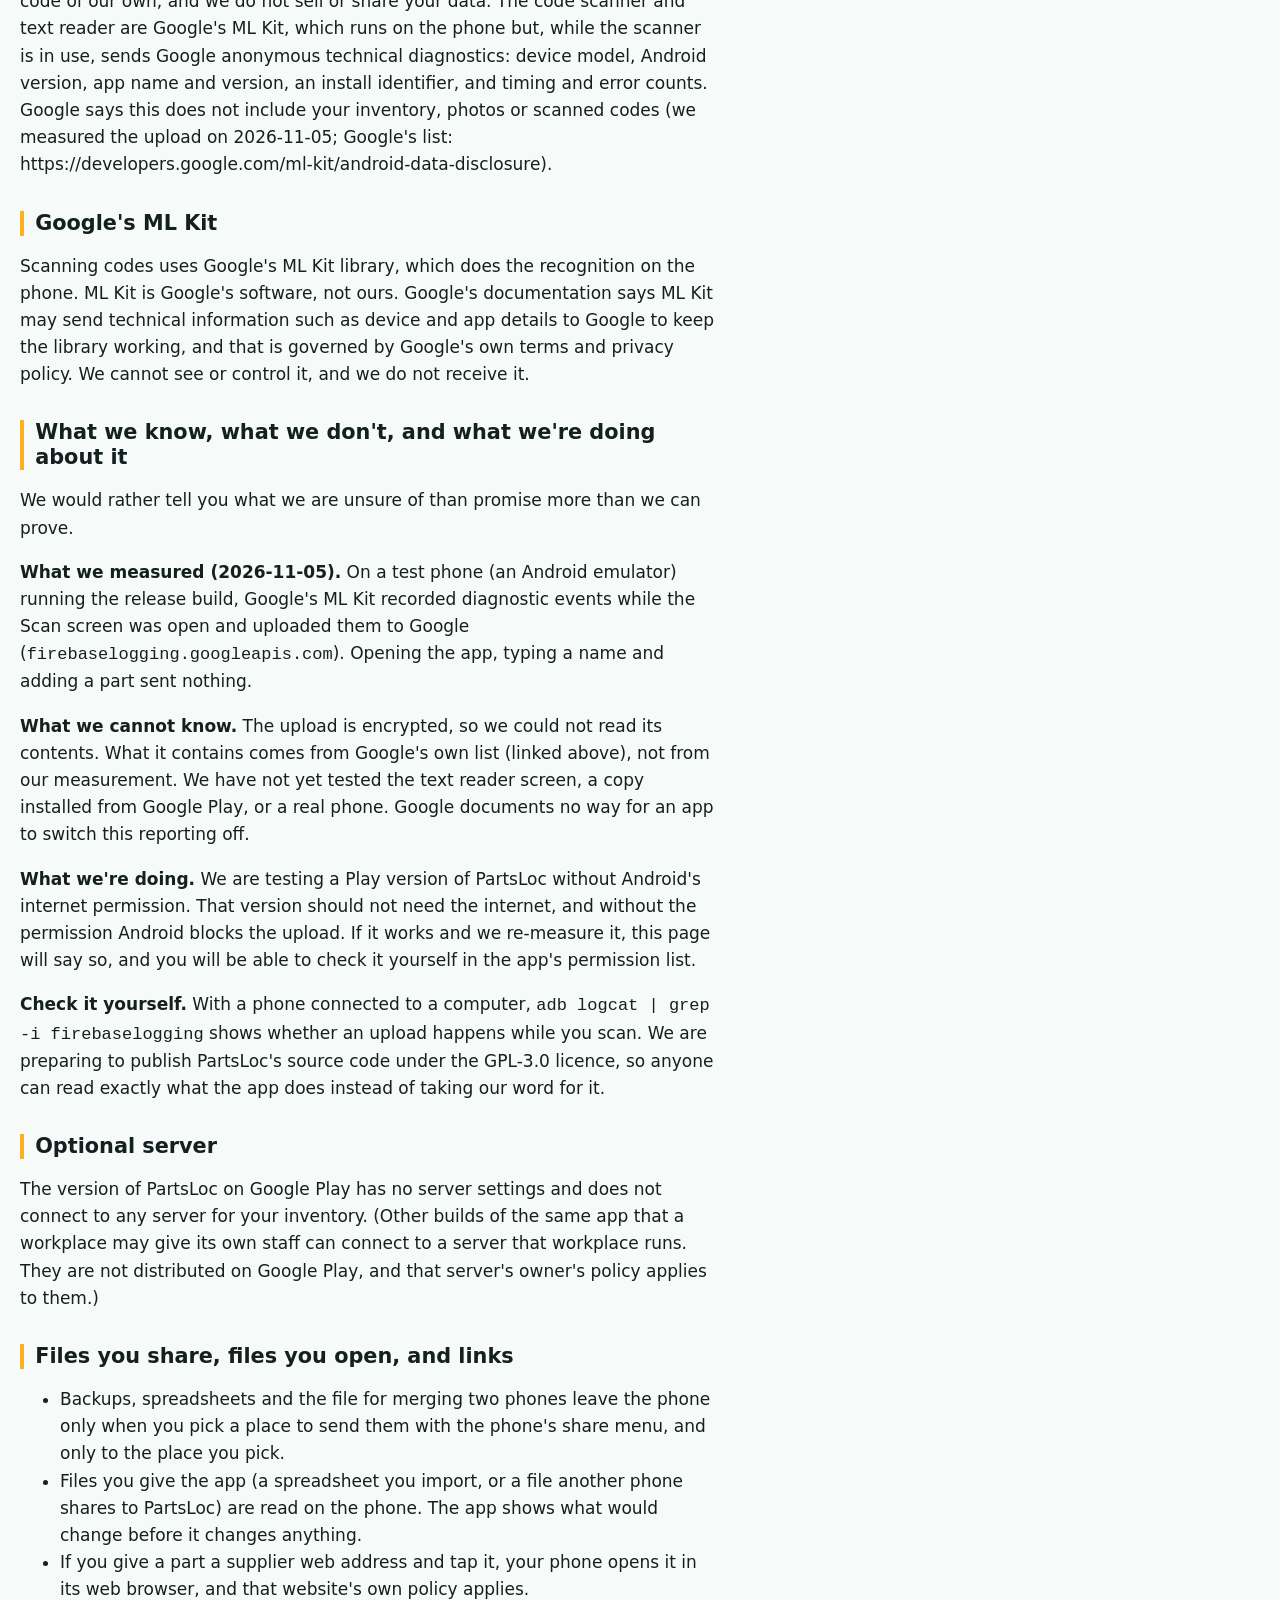
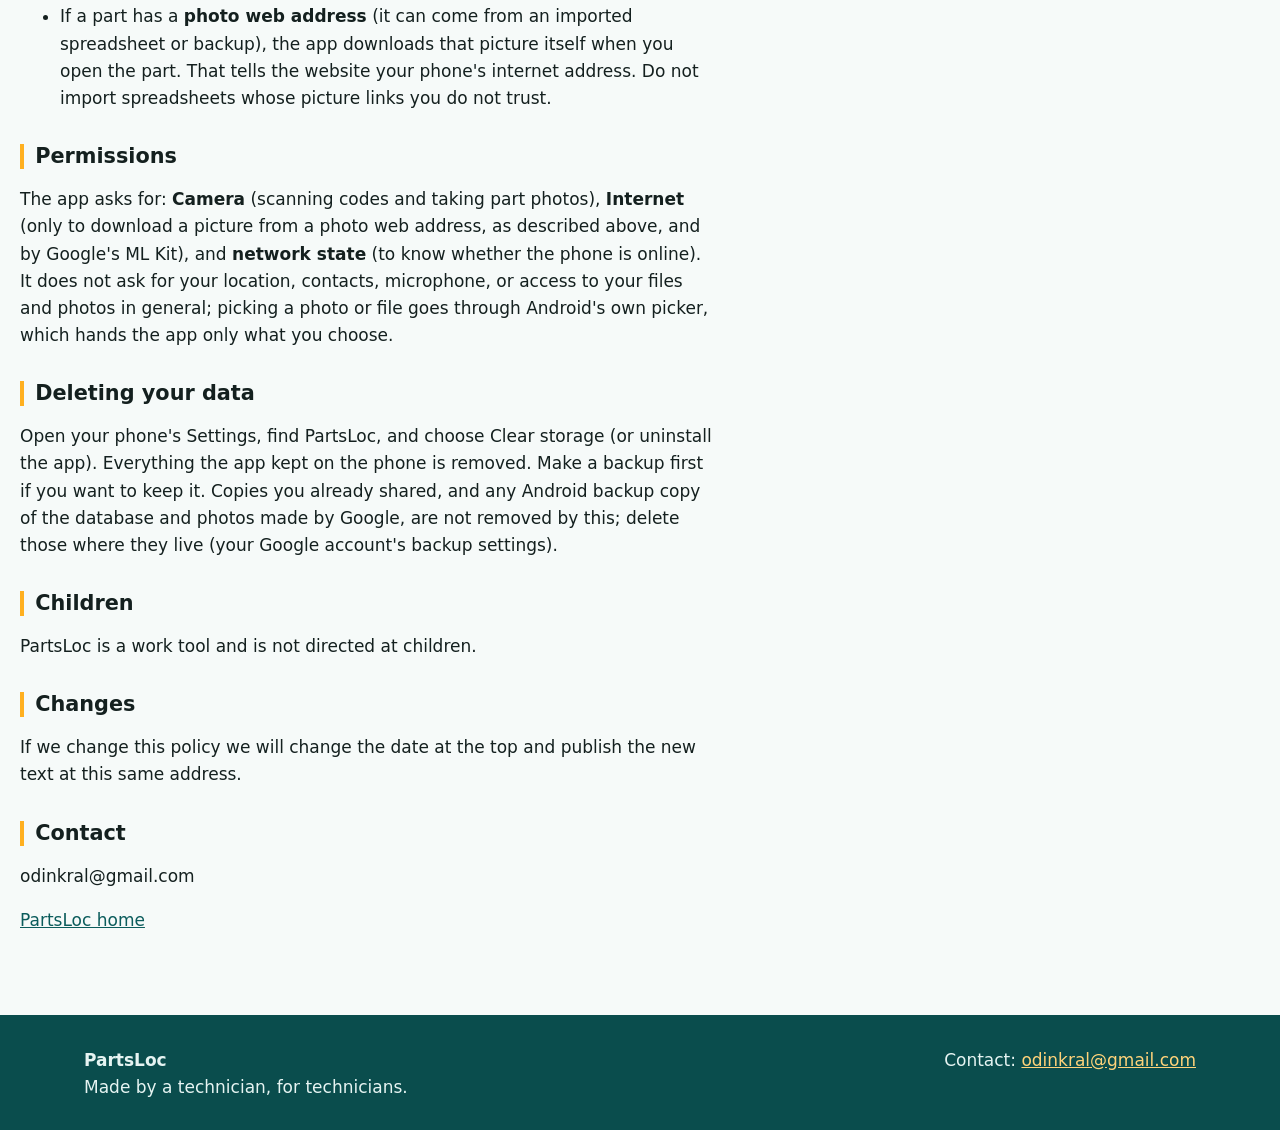
==== commit 18d4ef26: "Privacy: 'what we know, what we don't' section (measured, unknown, what we're doing, check it yourse" ====
--- a/privacy.html
+++ b/privacy.html
@@ -58,6 +58,12 @@
 information such as device and app details to Google to keep the library working, and that
 is governed by Google's own terms and privacy policy. We cannot see or control it, and we do
 not receive it.</p>
+<h2>What we know, what we don't, and what we're doing about it</h2>
+<p>We would rather tell you what we are unsure of than promise more than we can prove.</p>
+<p><strong>What we measured (2026-11-05).</strong> On a test phone (an Android emulator) running the release build, Google's ML Kit recorded diagnostic events while the Scan screen was open and uploaded them to Google (<code>firebaselogging.googleapis.com</code>). Opening the app, typing a name and adding a part sent nothing.</p>
+<p><strong>What we cannot know.</strong> The upload is encrypted, so we could not read its contents. What it contains comes from Google's own list (linked above), not from our measurement. We have not yet tested the text reader screen, a copy installed from Google Play, or a real phone. Google documents no way for an app to switch this reporting off.</p>
+<p><strong>What we're doing.</strong> We are testing a Play version of PartsLoc without Android's internet permission. That version should not need the internet, and without the permission Android blocks the upload. If it works and we re-measure it, this page will say so, and you will be able to check it yourself in the app's permission list.</p>
+<p><strong>Check it yourself.</strong> With a phone connected to a computer, <code>adb logcat | grep -i firebaselogging</code> shows whether an upload happens while you scan. We are preparing to publish PartsLoc's source code under the GPL-3.0 licence, so anyone can read exactly what the app does instead of taking our word for it.</p>
 <h2>Optional server</h2>
 <p>The version of PartsLoc on Google Play has no server settings and does not connect to any
 server for your inventory. (Other builds of the same app that a workplace may give its own
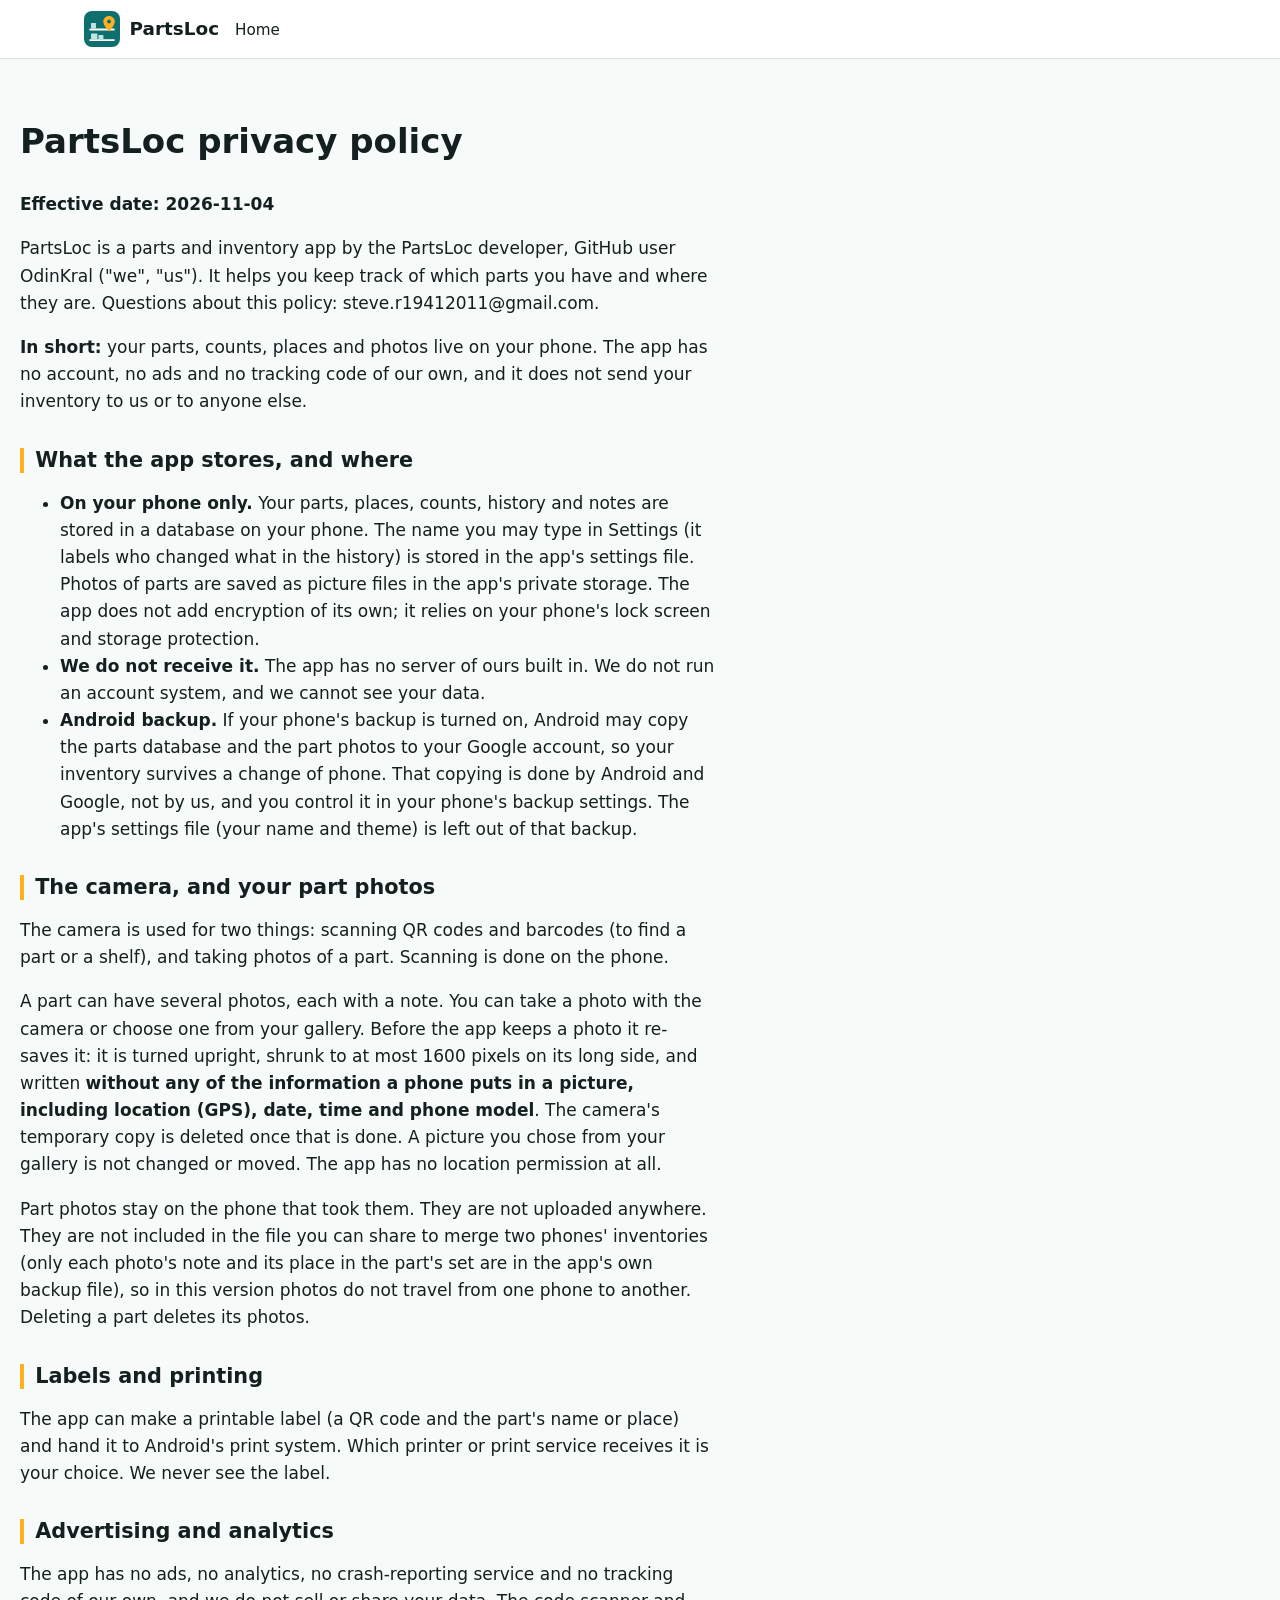
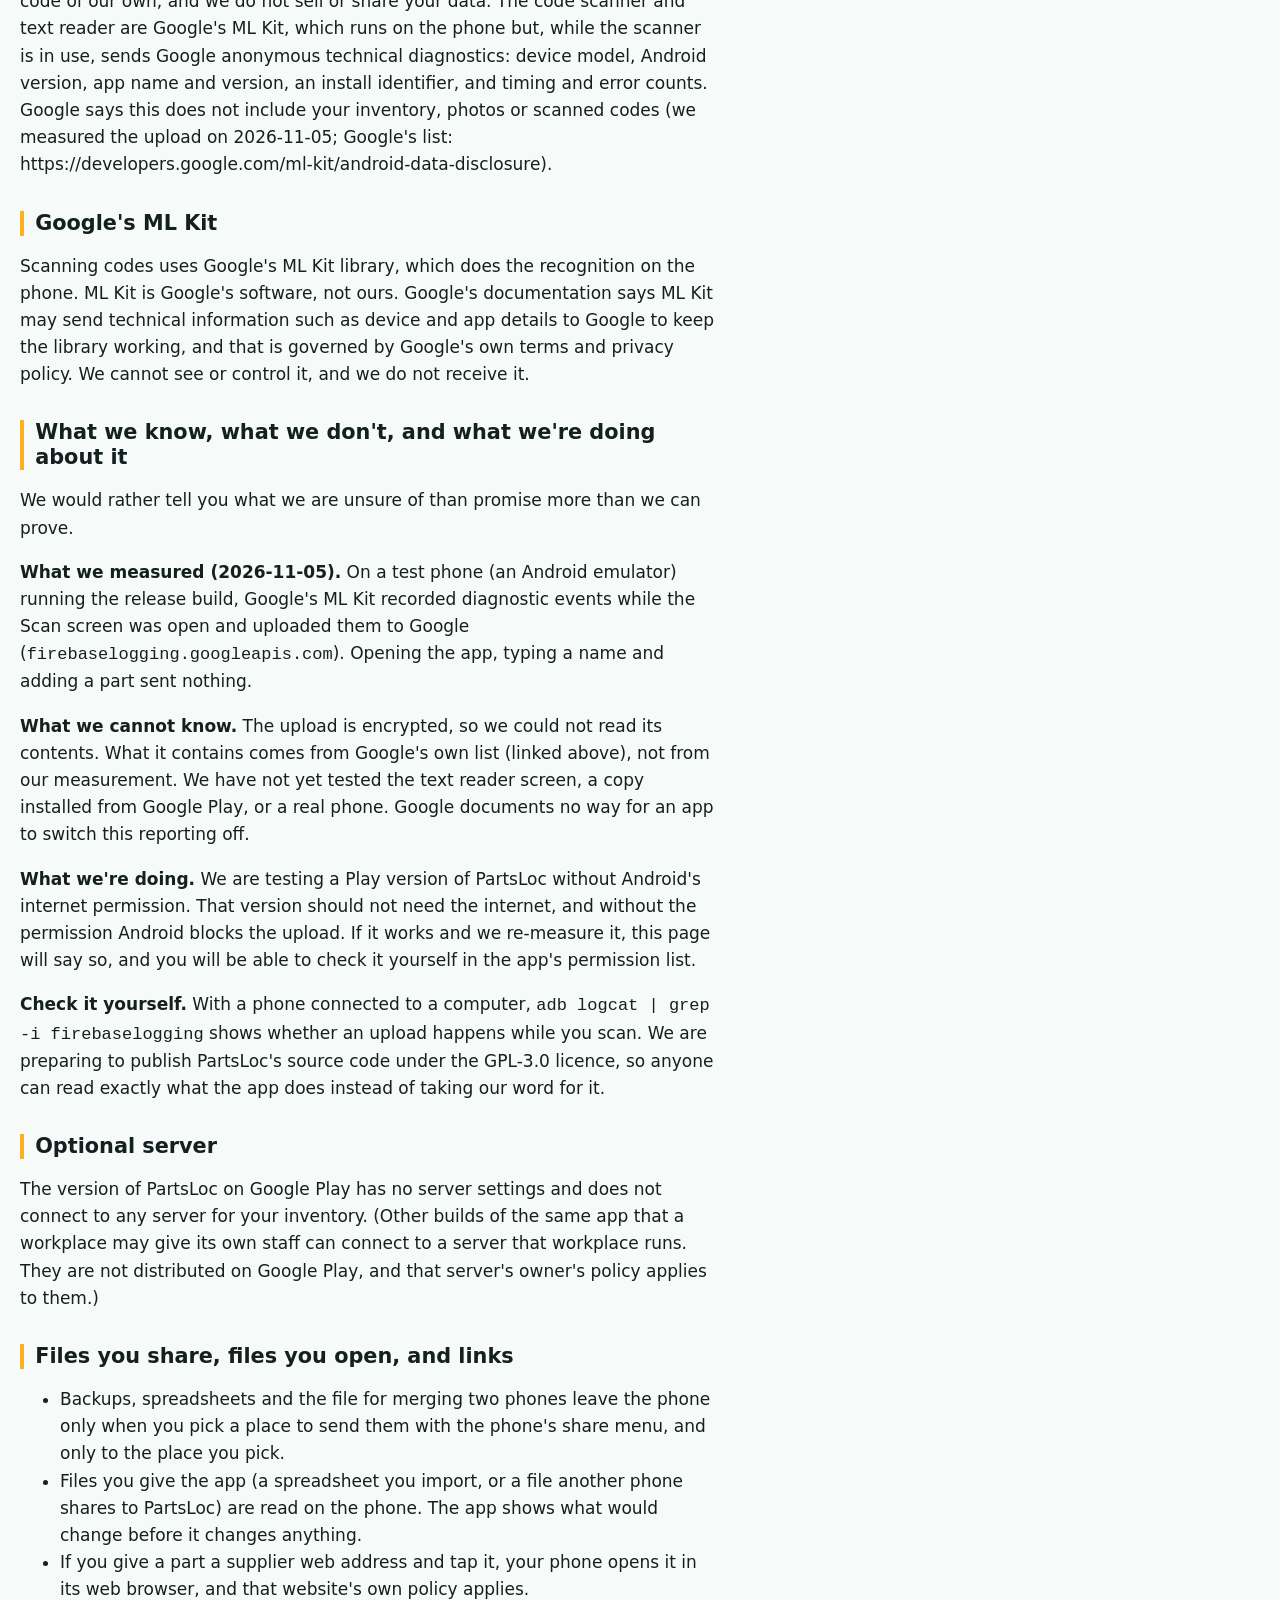
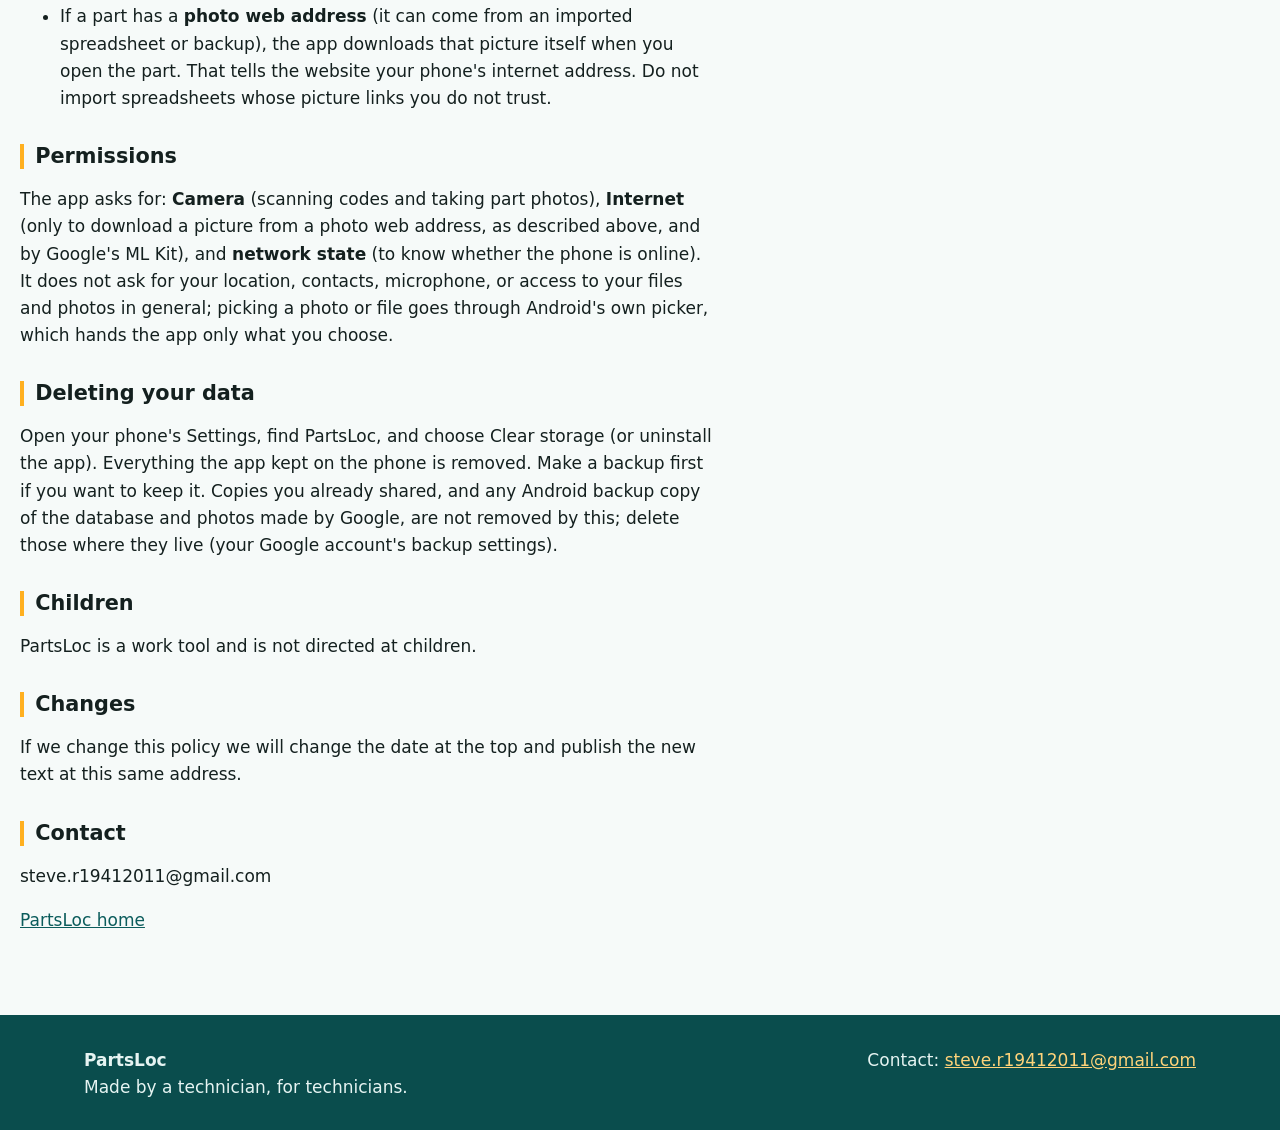
==== commit ad55ce0c: "Contact: use the public feedback address (as on pennypress.github.io), not the main email Co-Authore" ====
--- a/privacy.html
+++ b/privacy.html
@@ -13,7 +13,7 @@
 <p><strong>Effective date: 2026-11-04</strong></p>
 <p>PartsLoc is a parts and inventory app by the PartsLoc developer, GitHub user OdinKral ("we", "us"). It helps you keep
 track of which parts you have and where they are. Questions about this policy:
-odinkral@gmail.com.</p>
+steve.r19412011@gmail.com.</p>
 <p><strong>In short:</strong> your parts, counts, places and photos live on your phone. The app has no
 account, no ads and no tracking code of our own, and it does not send your inventory to us or to anyone
 else.</p>
@@ -101,9 +101,9 @@
 <p>If we change this policy we will change the date at the top and publish the new text at
 this same address.</p>
 <h2>Contact</h2>
-<p>odinkral@gmail.com</p>
+<p>steve.r19412011@gmail.com</p>
 <p><a href="index.html">PartsLoc home</a></p>
 </main>
 <footer><div class="wrap"><div><strong>PartsLoc</strong><br>Made by a technician, for technicians.</div>
-<div>Contact: <a href="mailto:odinkral@gmail.com">odinkral@gmail.com</a></div></div></footer>
+<div>Contact: <a href="mailto:steve.r19412011@gmail.com">steve.r19412011@gmail.com</a></div></div></footer>
 </body></html>
